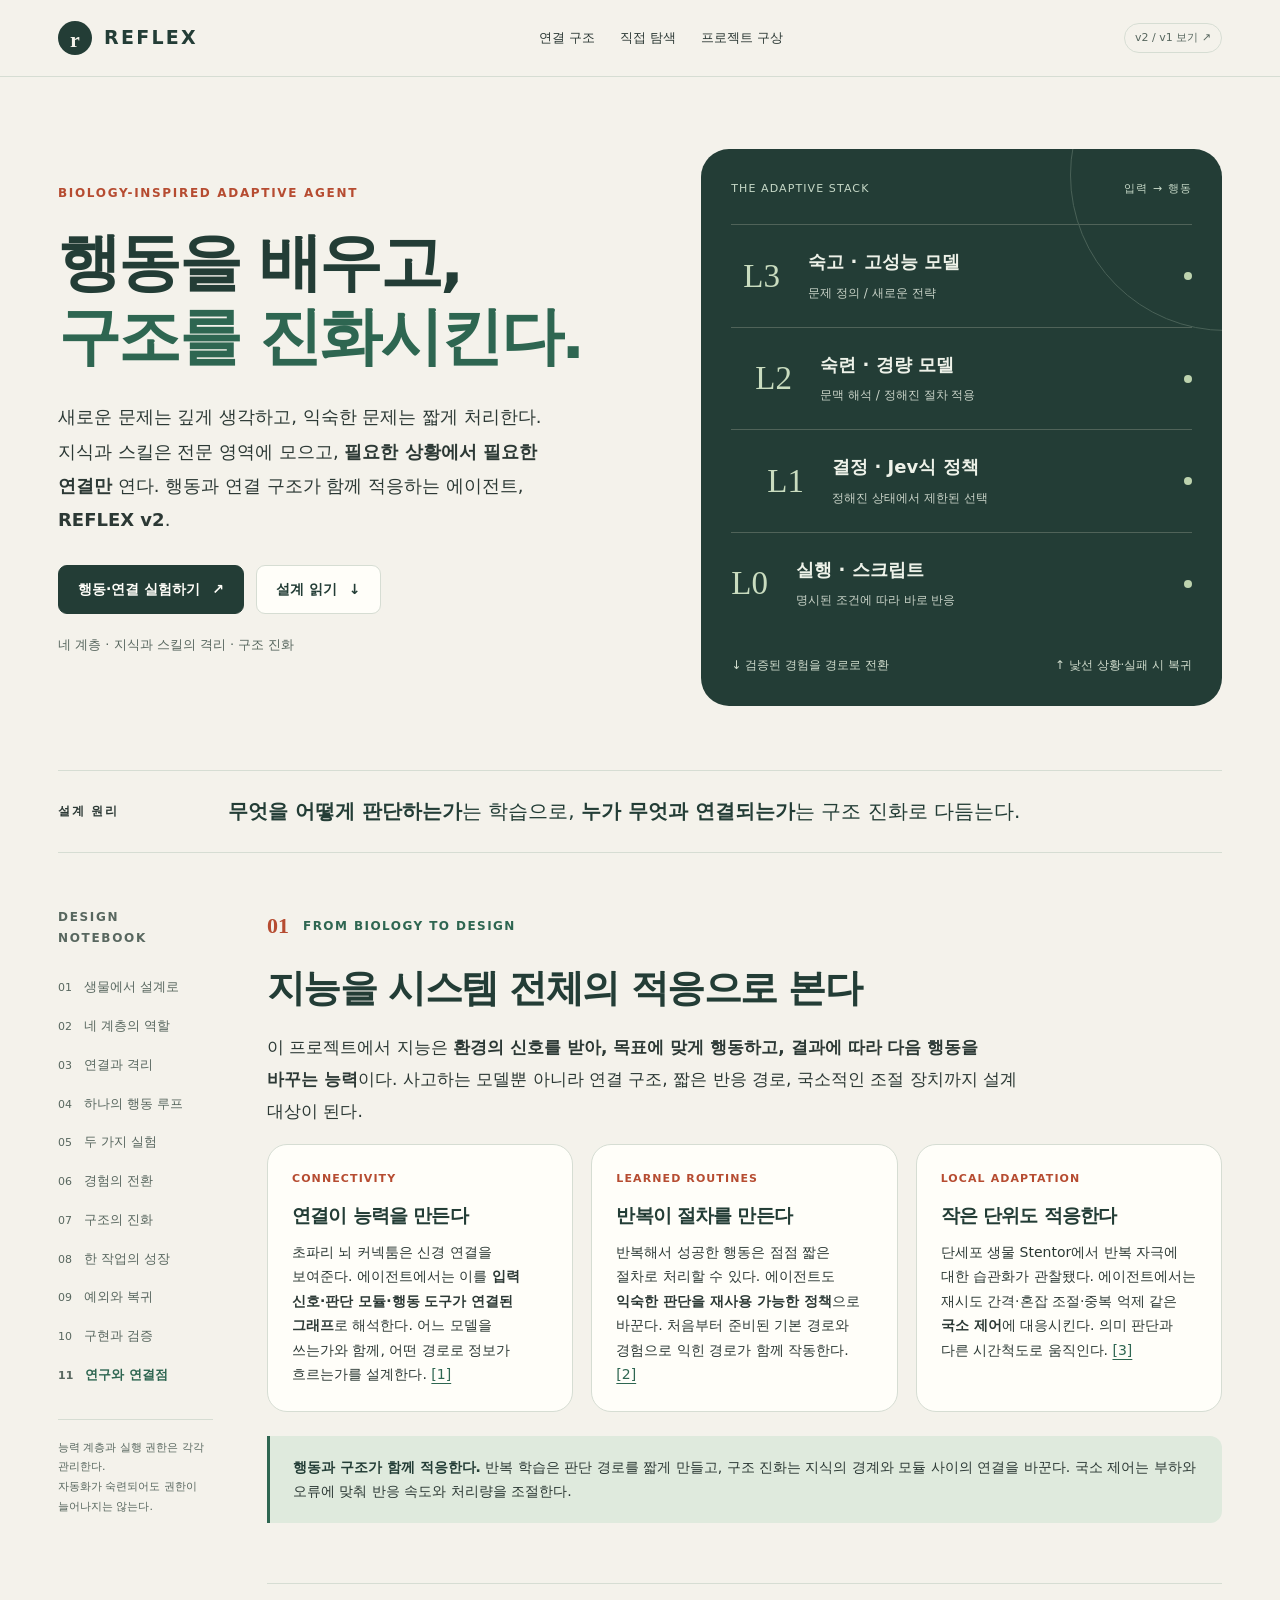
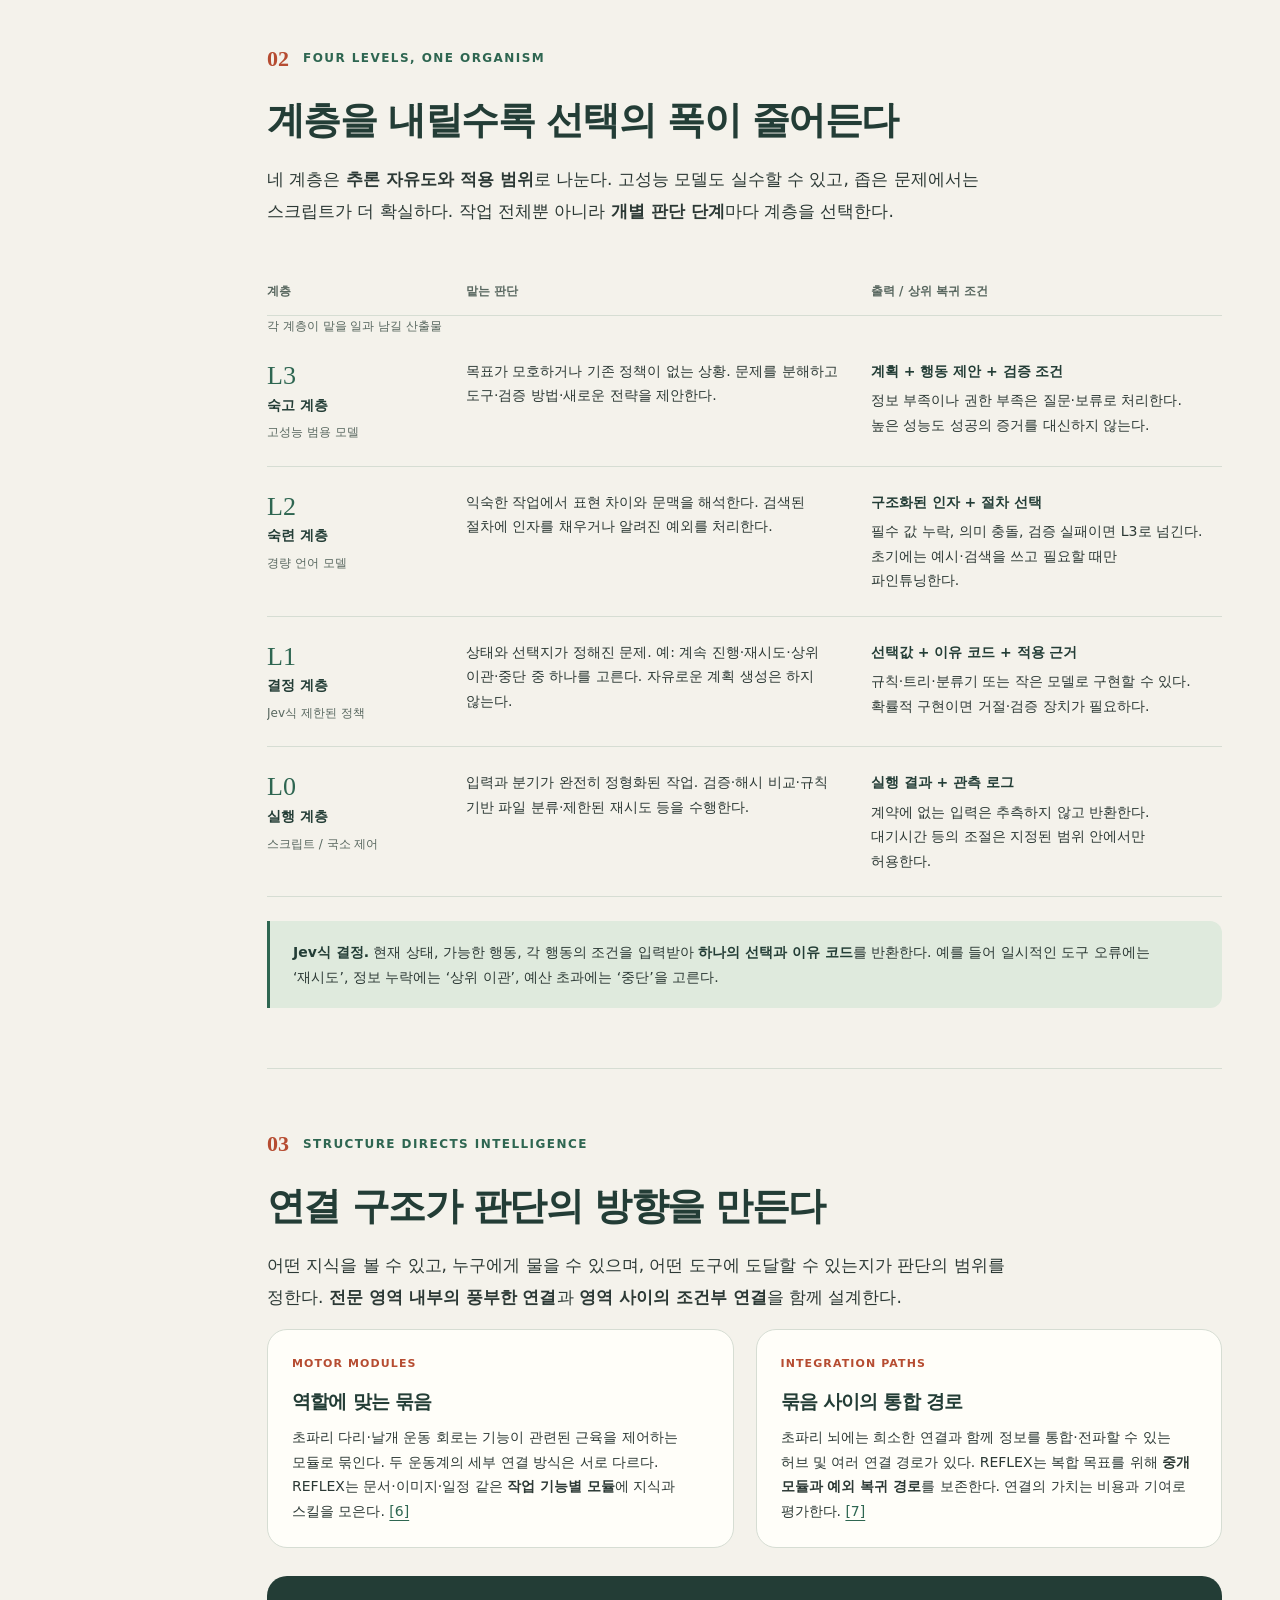
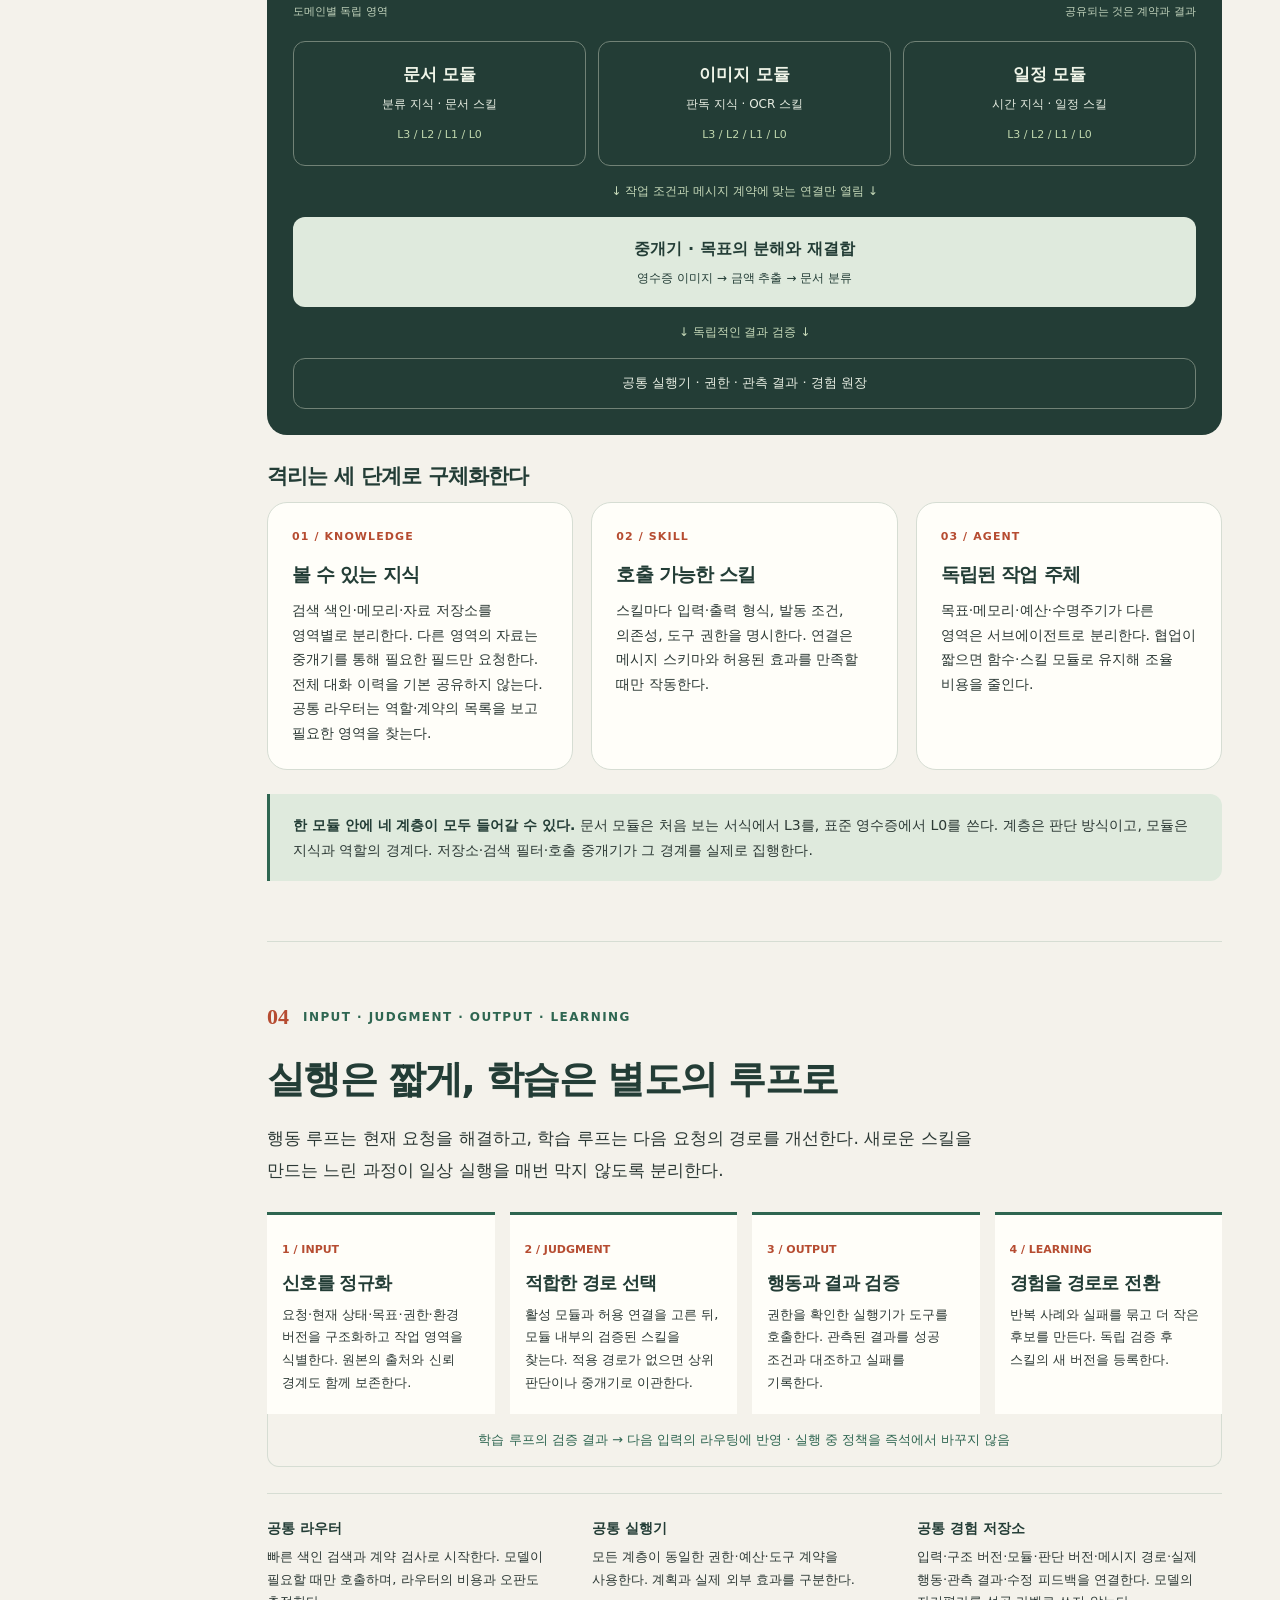
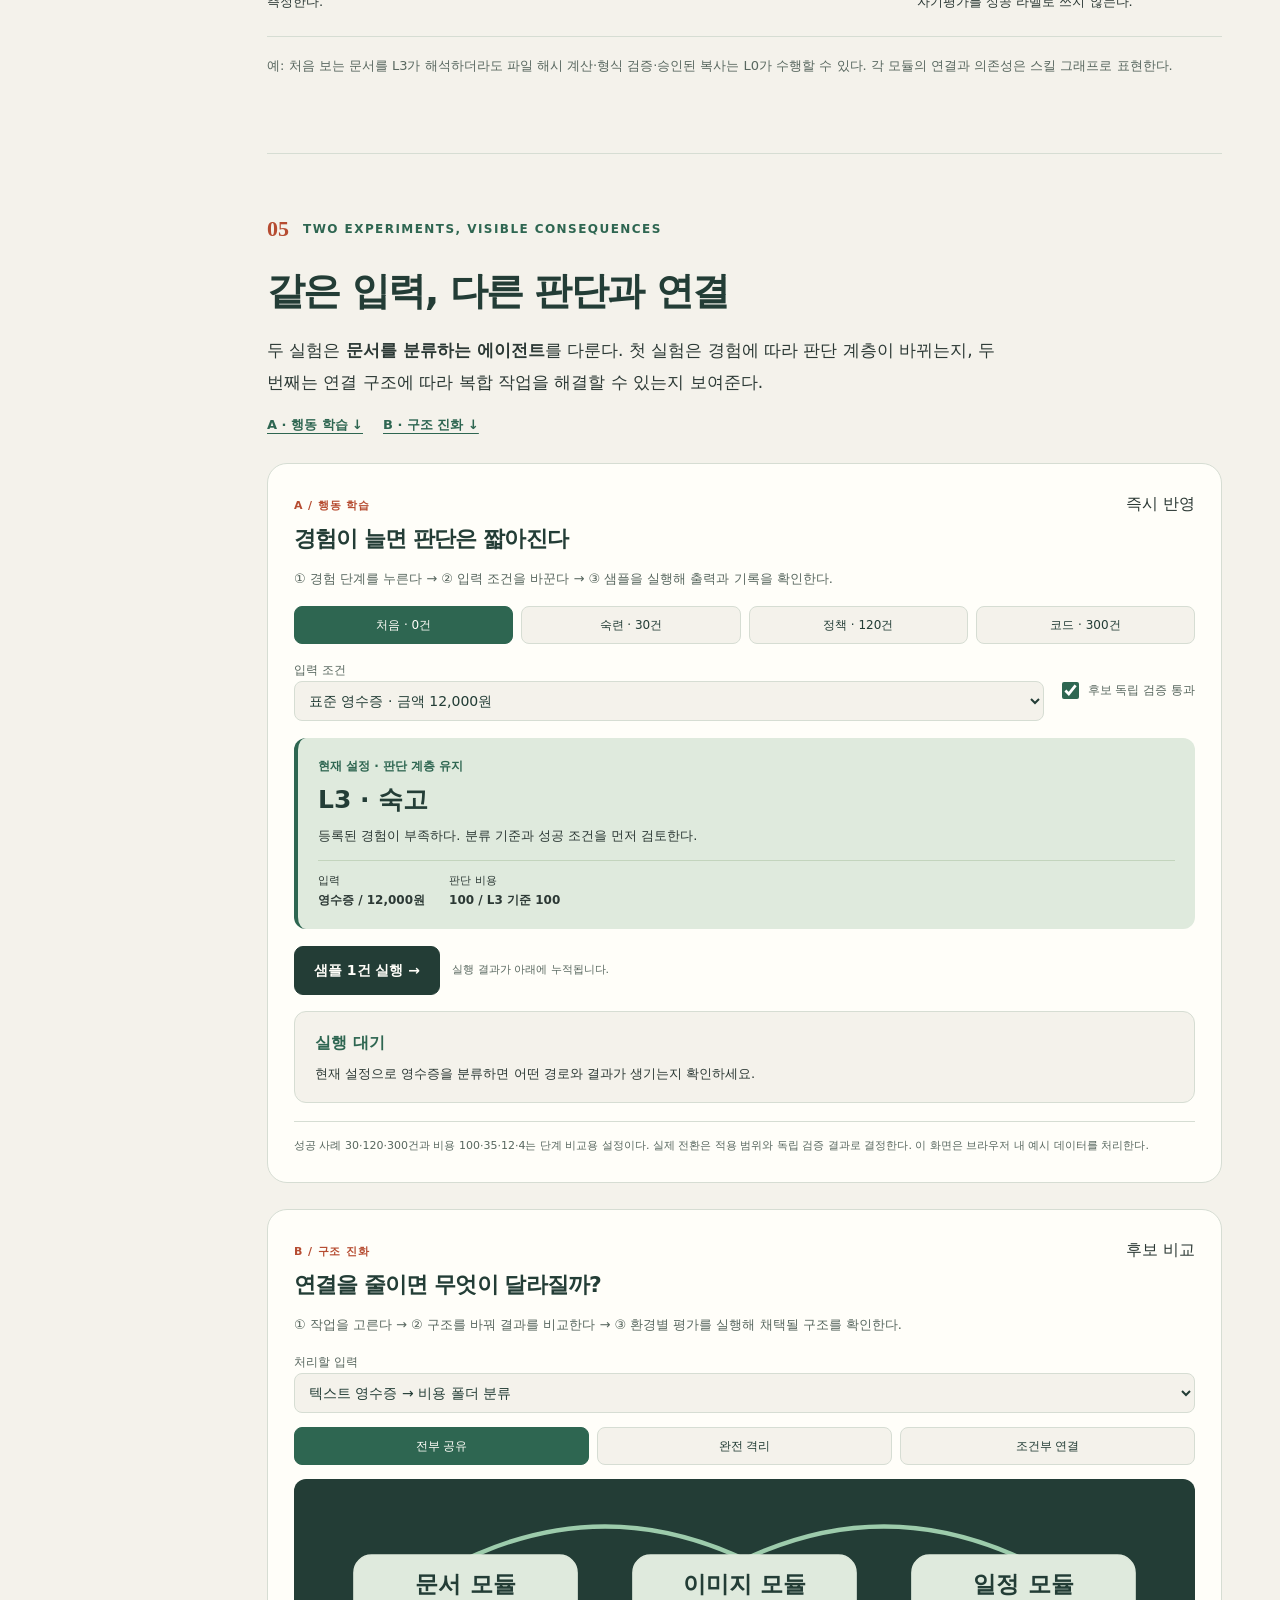
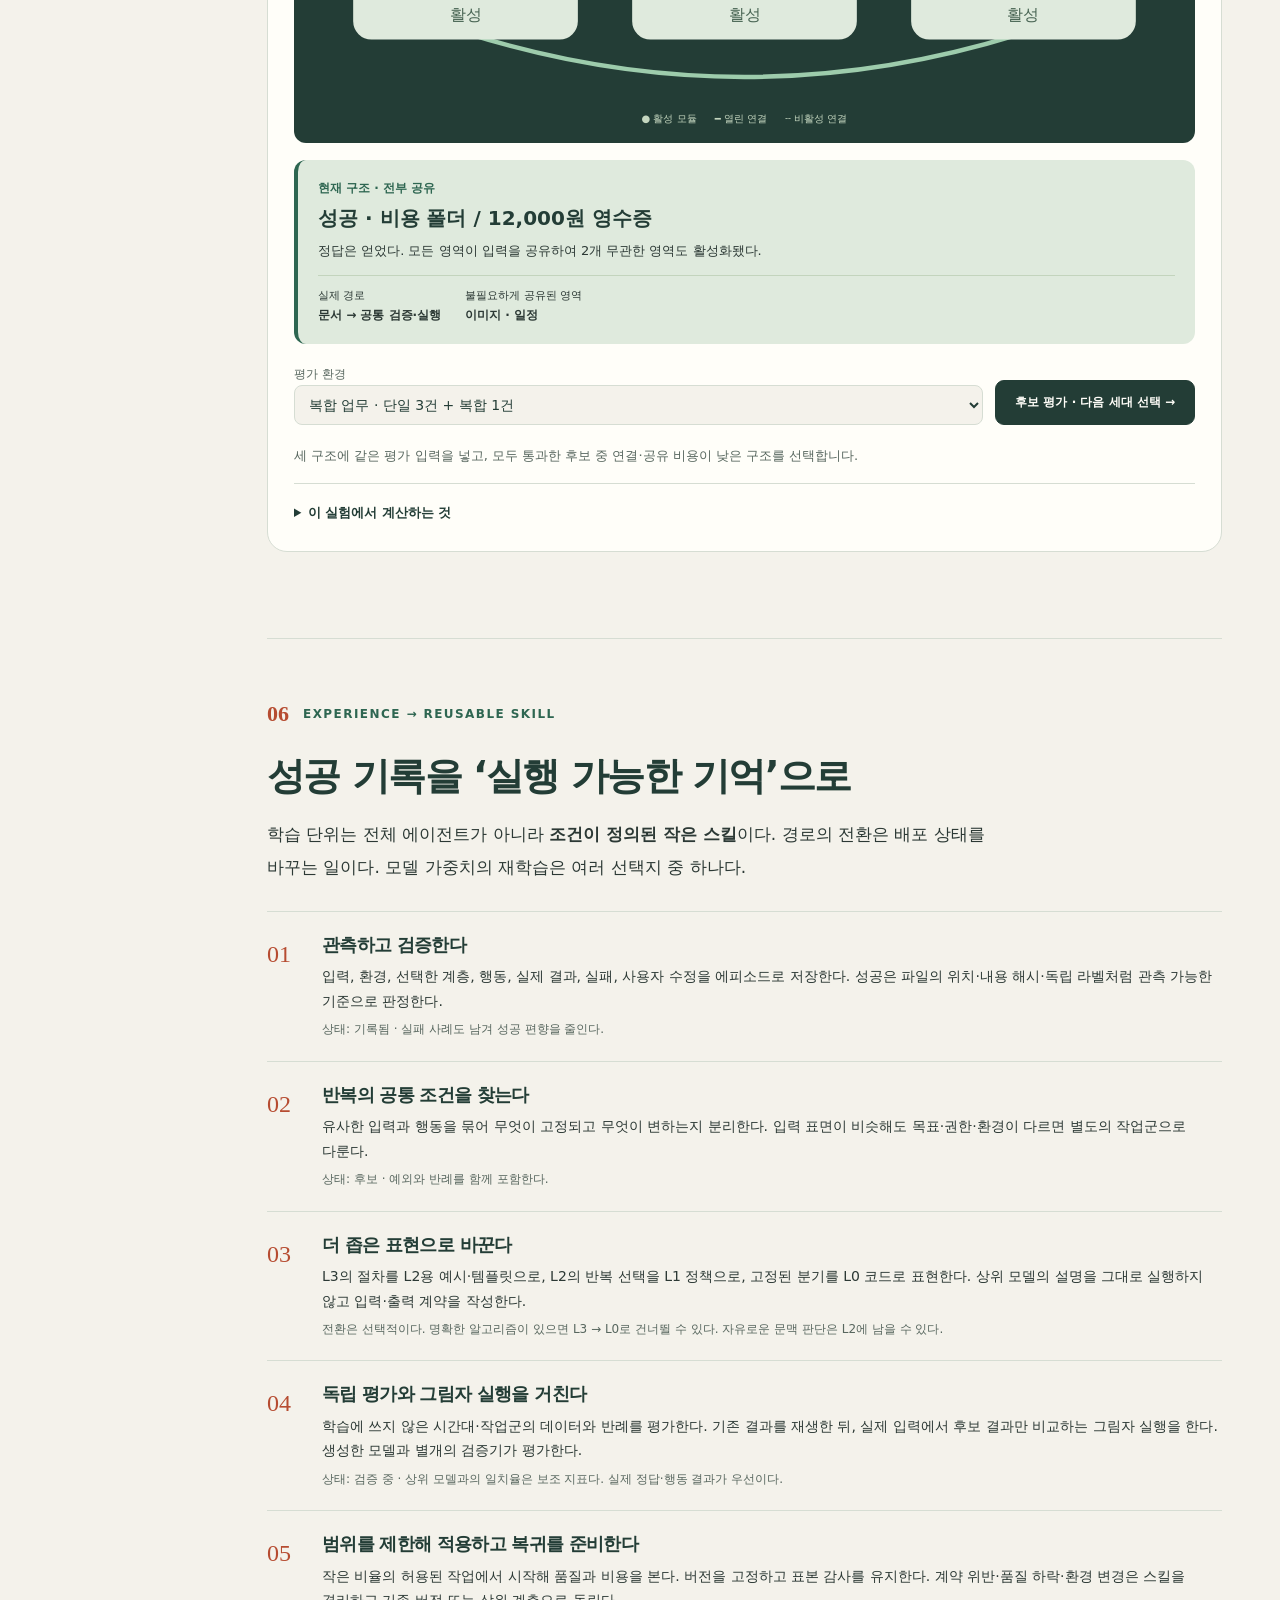
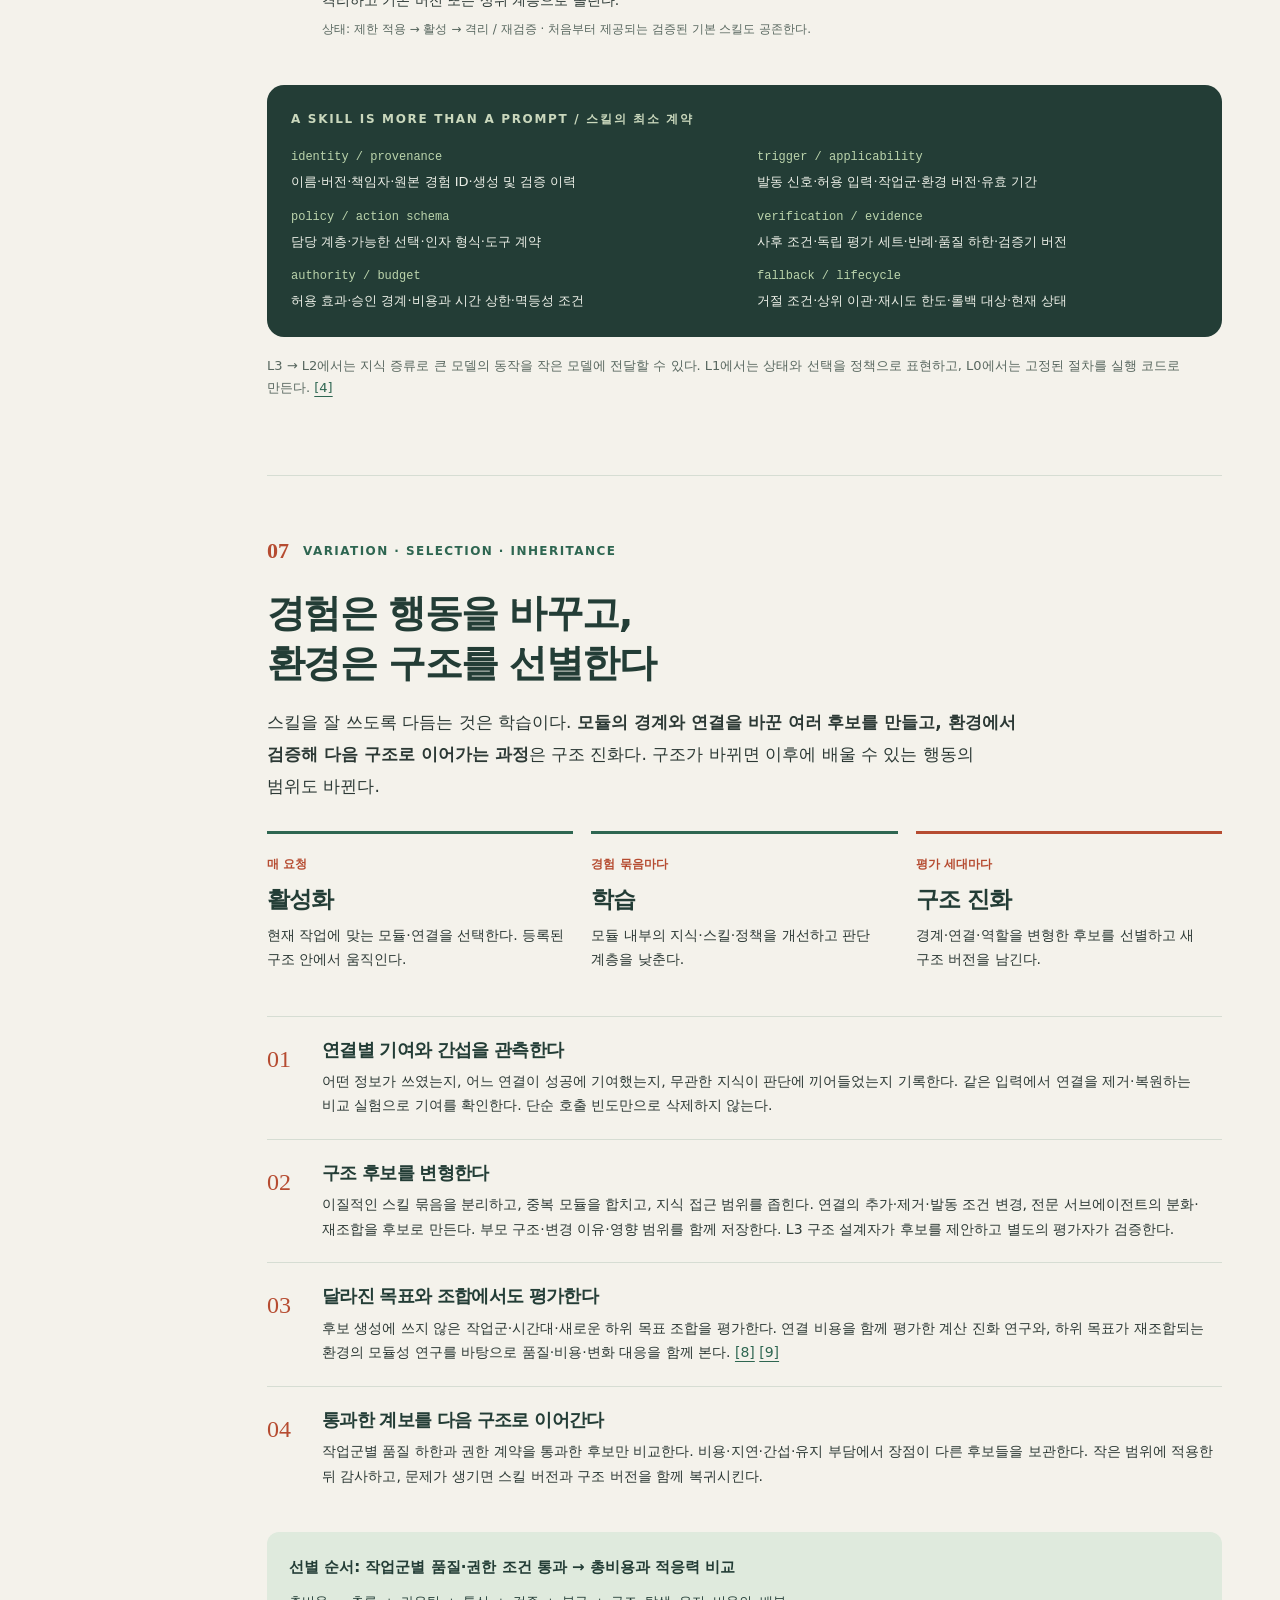
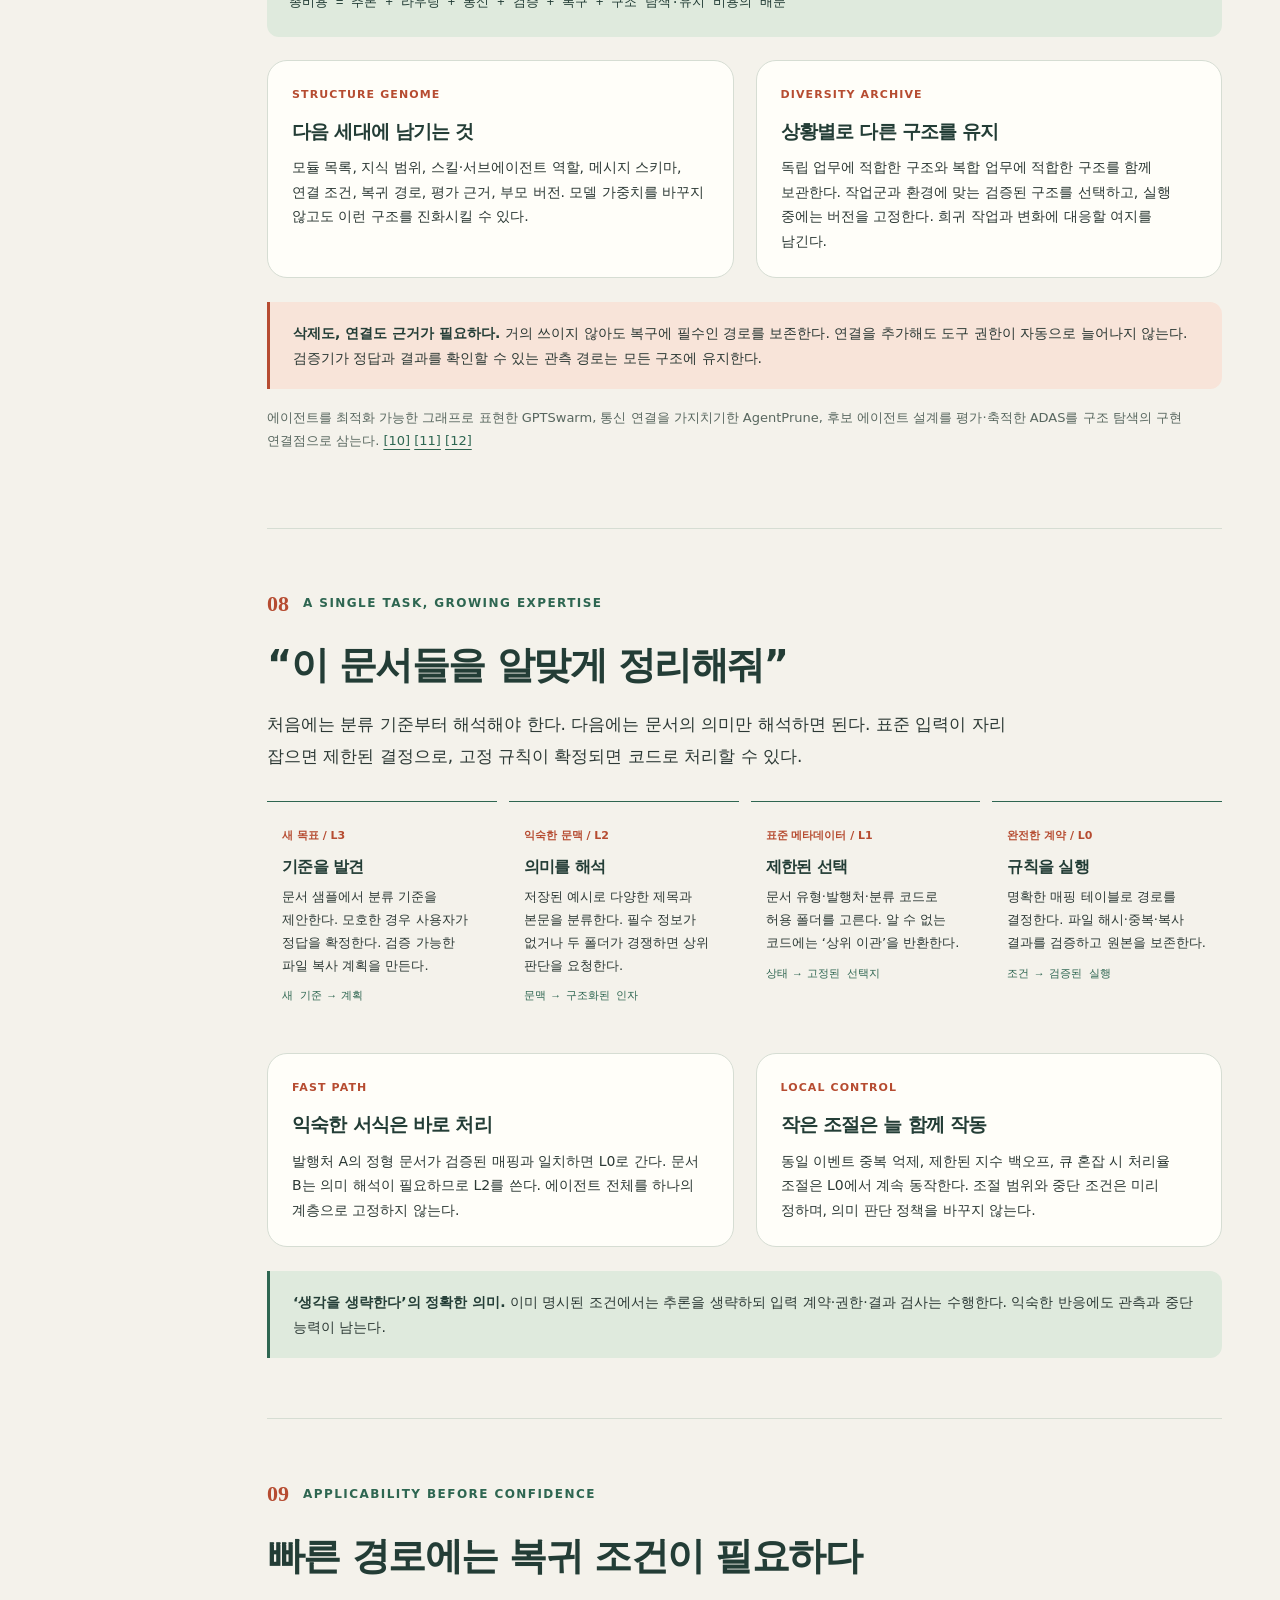
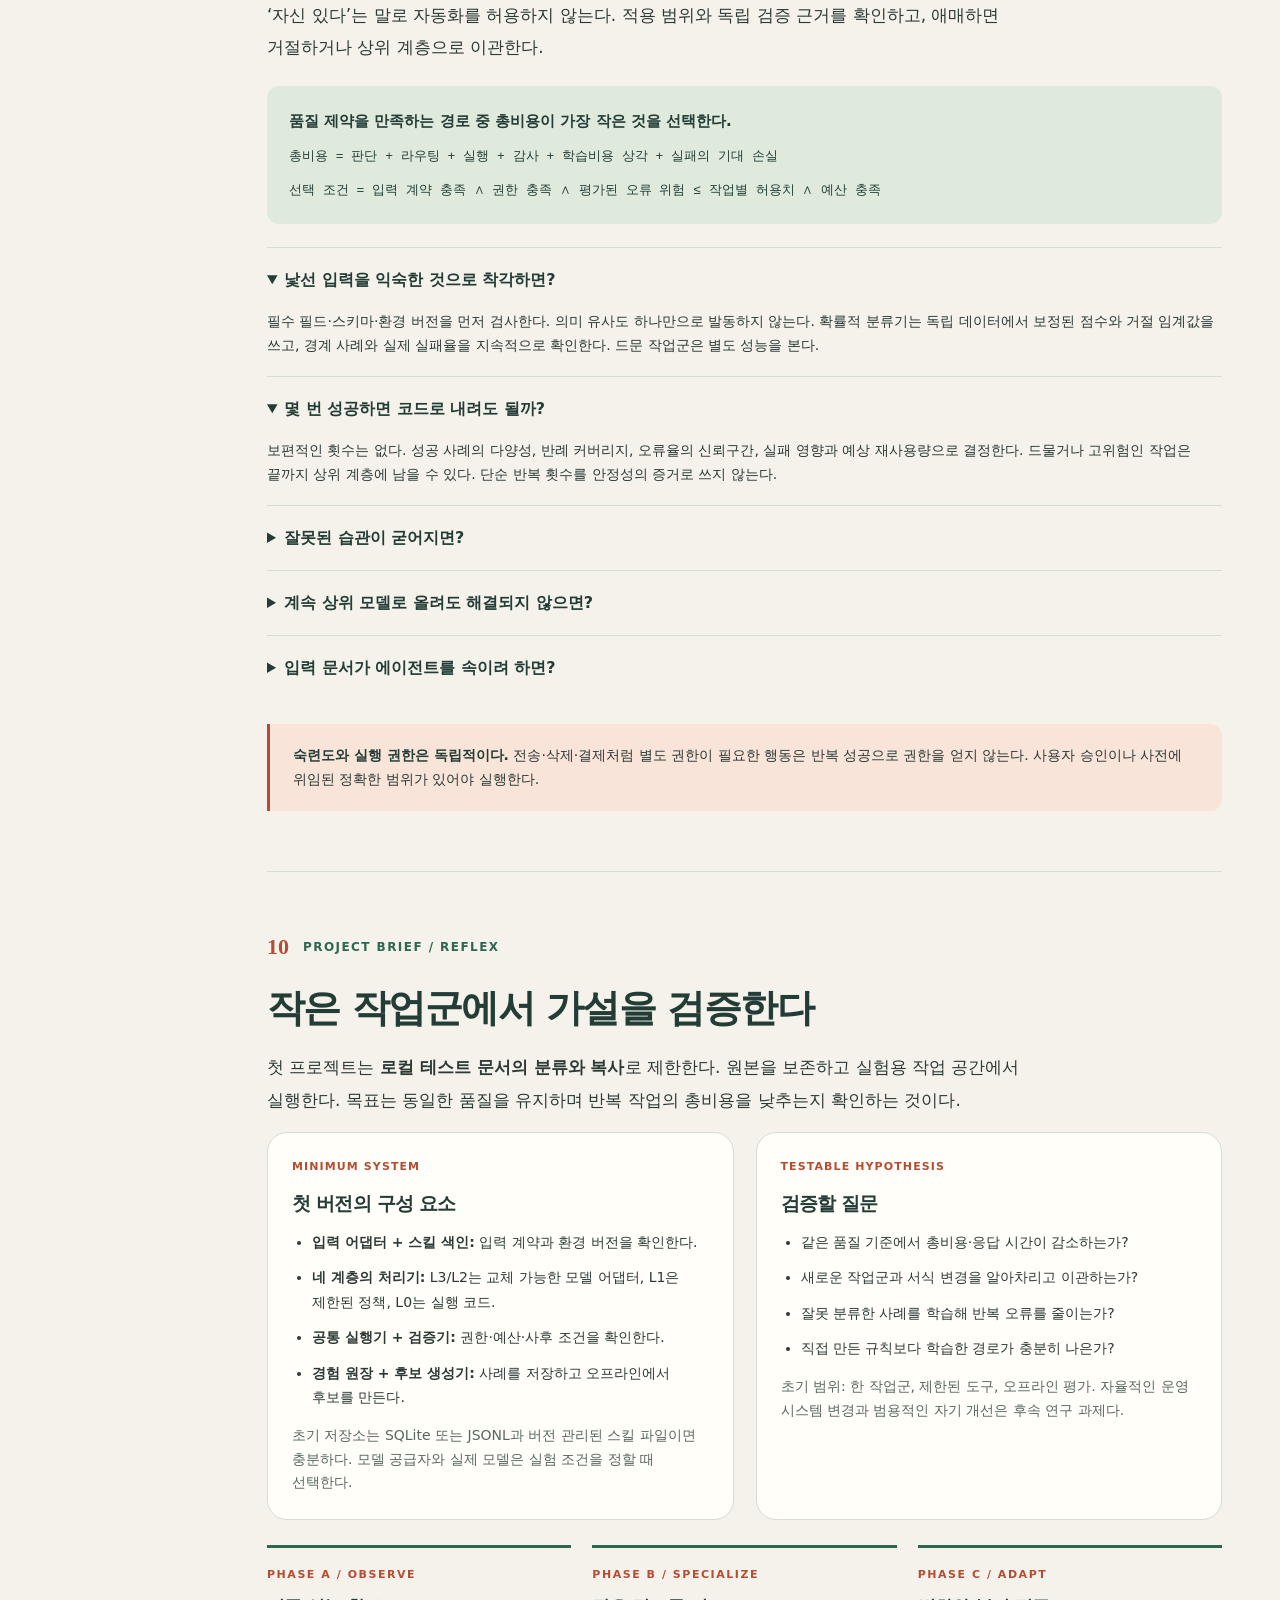
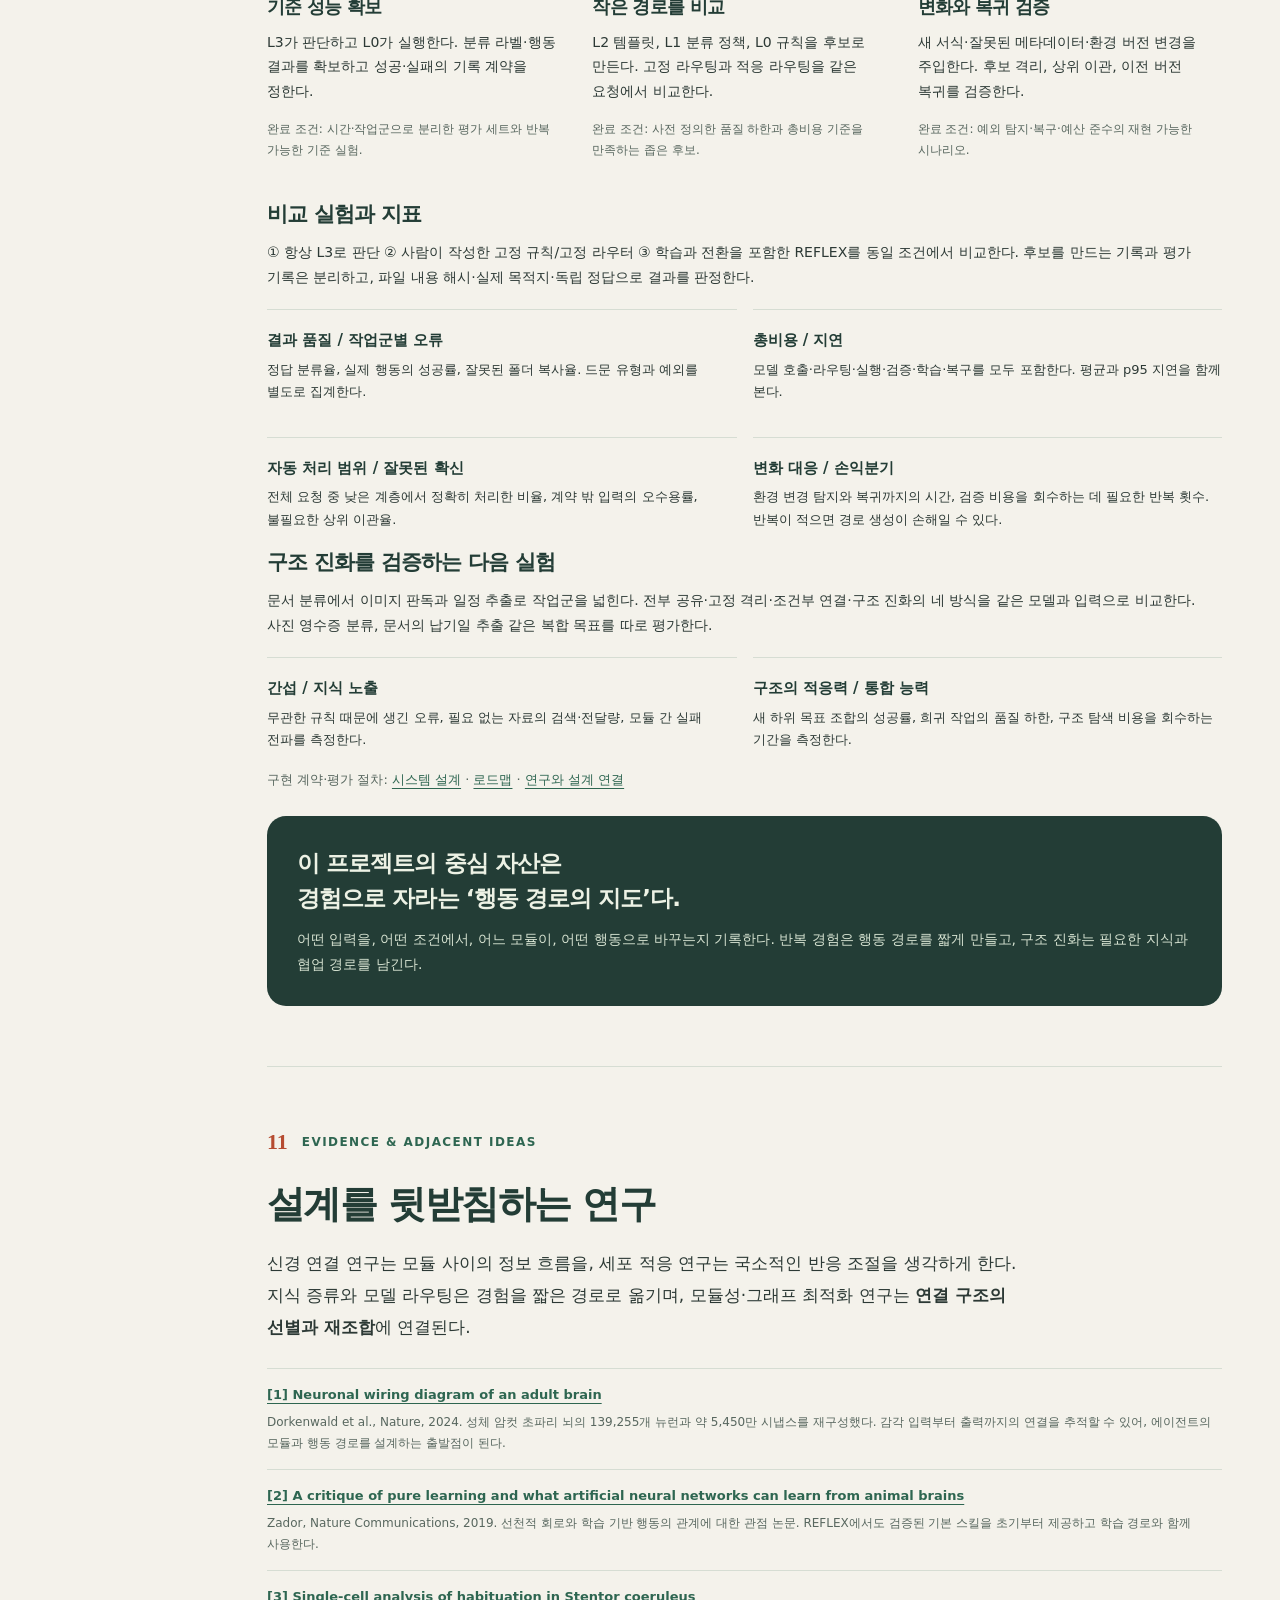
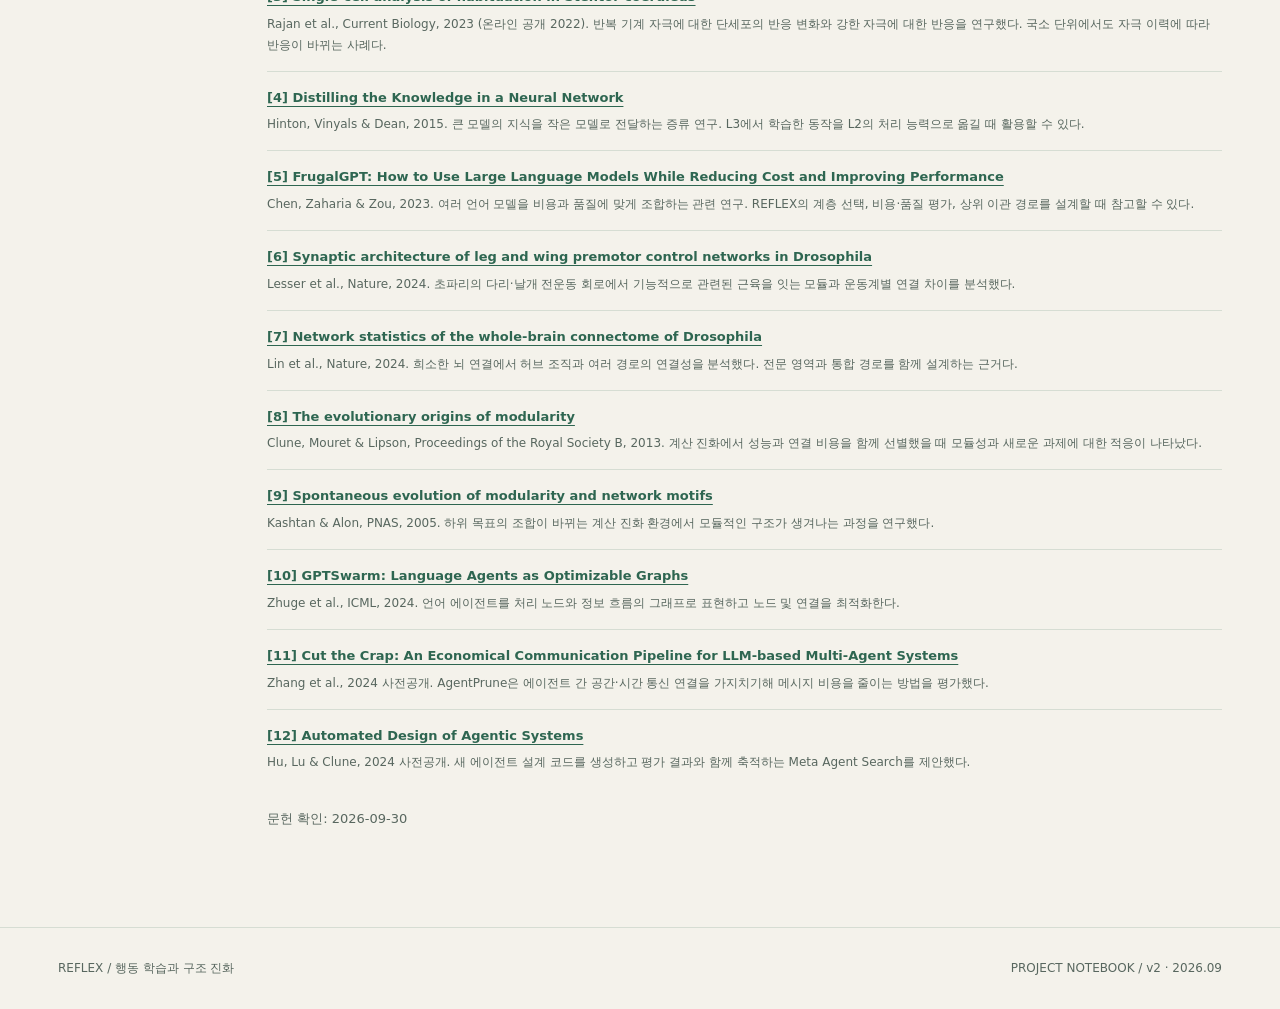
==== versions/v2/index.html @ e1067180 "Publish REFLEX v2 documentation and linked v1 assets" ====
<!doctype html>
<html lang="ko">
<head>
  <meta charset="utf-8">
  <meta name="viewport" content="width=device-width, initial-scale=1">
  <meta name="description" content="행동을 학습하고 지식·스킬의 연결 구조를 진화시키는 에이전트, REFLEX v2.">
  <title>REFLEX v2 — 행동을 배우고 구조를 진화시키다</title>
  <link rel="stylesheet" href="assets/styles.css">
</head>
<body>
  <a class="skip" href="#concept">본문으로 이동</a>
  <header class="topbar">
    <div class="wrap">
      <a class="brand" href="#top"><span class="brand-mark" aria-hidden="true">r</span>REFLEX</a>
      <nav class="toplinks" aria-label="주요 이동"><a href="#topology">연결 구조</a><a href="#demo">직접 탐색</a><a href="#build">프로젝트 구상</a></nav>
      <a class="version" href="../v1/index.html">v2 / v1 보기 ↗</a>
    </div>
  </header>
  <main id="top" class="wrap">
    <div class="hero">
      <div>
        <div class="eyebrow">Biology-inspired adaptive agent</div>
        <h1>행동을 배우고,<br><em>구조를 진화시킨다.</em></h1>
        <p class="intro">새로운 문제는 깊게 생각하고, 익숙한 문제는 짧게 처리한다. 지식과 스킬은 전문 영역에 모으고, <strong>필요한 상황에서 필요한 연결만</strong> 연다. 행동과 연결 구조가 함께 적응하는 에이전트, <strong>REFLEX v2</strong>.</p>
        <div class="hero-actions"><a class="btn primary" href="#demo">행동·연결 실험하기 <span aria-hidden="true">↗</span></a><a class="btn" href="#concept">설계 읽기 <span aria-hidden="true">↓</span></a></div>
        <p class="small">네 계층 · 지식과 스킬의 격리 · 구조 진화</p>
      </div>
      <div class="hero-figure" role="img" aria-label="네 계층: L3 숙고, L2 숙련, L1 제한된 결정, L0 결정론적 실행. 검증된 경험은 아래 계층으로 전환하고 예외는 위 계층으로 복귀한다.">
        <div class="figure-title"><span>THE ADAPTIVE STACK</span><span>입력 → 행동</span></div>
        <div class="stratum"><div class="level">L3</div><div><strong>숙고 · 고성능 모델</strong><span>문제 정의 / 새로운 전략</span></div><i class="dot" aria-hidden="true"></i></div>
        <div class="stratum"><div class="level">L2</div><div><strong>숙련 · 경량 모델</strong><span>문맥 해석 / 정해진 절차 적용</span></div><i class="dot" aria-hidden="true"></i></div>
        <div class="stratum"><div class="level">L1</div><div><strong>결정 · Jev식 정책</strong><span>정해진 상태에서 제한된 선택</span></div><i class="dot" aria-hidden="true"></i></div>
        <div class="stratum"><div class="level">L0</div><div><strong>실행 · 스크립트</strong><span>명시된 조건에 따라 바로 반응</span></div><i class="dot" aria-hidden="true"></i></div>
        <div class="figure-foot"><span>↓ 검증된 경험을 경로로 전환</span><span>↑ 낯선 상황·실패 시 복귀</span></div>
      </div>
    </div>
    <div class="thesis"><div class="eyebrow">설계 원리</div><p><strong>무엇을 어떻게 판단하는가</strong>는 학습으로, <strong>누가 무엇과 연결되는가</strong>는 구조 진화로 다듬는다.</p></div>
    <div class="doc-layout">
      <aside class="sidenav" aria-label="목차">
        <div class="eyebrow">Design notebook</div>
<a href="#concept"><span>01</span>생물에서 설계로</a><a href="#layers"><span>02</span>네 계층의 역할</a><a href="#topology"><span>03</span>연결과 격리</a><a href="#loop"><span>04</span>하나의 행동 루프</a><a href="#demo"><span>05</span>두 가지 실험</a><a href="#learning"><span>06</span>경험의 전환</a><a href="#evolution"><span>07</span>구조의 진화</a><a href="#example"><span>08</span>한 작업의 성장</a><a href="#limits"><span>09</span>예외와 복귀</a><a href="#build"><span>10</span>구현과 검증</a><a href="#sources"><span>11</span>연구와 연결점</a>
        <p class="side-note">능력 계층과 실행 권한은 각각 관리한다.<br>자동화가 숙련되어도 권한이 늘어나지는 않는다.</p>
      </aside>
      <div>
        <section id="concept" class="section">
          <div class="section-kicker"><span class="num">01</span>From biology to design</div>
          <h2>지능을 시스템 전체의 적응으로 본다</h2>
          <p class="lead">이 프로젝트에서 지능은 <strong>환경의 신호를 받아, 목표에 맞게 행동하고, 결과에 따라 다음 행동을 바꾸는 능력</strong>이다. 사고하는 모델뿐 아니라 연결 구조, 짧은 반응 경로, 국소적인 조절 장치까지 설계 대상이 된다.</p>
          <div class="grid-3">
            <article class="card"><span class="tag">CONNECTIVITY</span><h3>연결이 능력을 만든다</h3><p>초파리 뇌 커넥툼은 신경 연결을 보여준다. 에이전트에서는 이를 <strong>입력 신호·판단 모듈·행동 도구가 연결된 그래프</strong>로 해석한다. 어느 모델을 쓰는가와 함께, 어떤 경로로 정보가 흐르는가를 설계한다. <a href="#ref-fly" aria-label="초파리 커넥툼 출처">[1]</a></p></article>
            <article class="card"><span class="tag">LEARNED ROUTINES</span><h3>반복이 절차를 만든다</h3><p>반복해서 성공한 행동은 점점 짧은 절차로 처리할 수 있다. 에이전트도 <strong>익숙한 판단을 재사용 가능한 정책</strong>으로 바꾼다. 처음부터 준비된 기본 경로와 경험으로 익힌 경로가 함께 작동한다. <a href="#ref-innate">[2]</a></p></article>
            <article class="card"><span class="tag">LOCAL ADAPTATION</span><h3>작은 단위도 적응한다</h3><p>단세포 생물 Stentor에서 반복 자극에 대한 습관화가 관찰됐다. 에이전트에서는 재시도 간격·혼잡 조절·중복 억제 같은 <strong>국소 제어</strong>에 대응시킨다. 의미 판단과 다른 시간척도로 움직인다. <a href="#ref-cell">[3]</a></p></article>
          </div>
          <div class="callout"><p><strong>행동과 구조가 함께 적응한다.</strong> 반복 학습은 판단 경로를 짧게 만들고, 구조 진화는 지식의 경계와 모듈 사이의 연결을 바꾼다. 국소 제어는 부하와 오류에 맞춰 반응 속도와 처리량을 조절한다.</p></div>
        </section>
        <section id="layers" class="section">
          <div class="section-kicker"><span class="num">02</span>Four levels, one organism</div>
          <h2>계층을 내릴수록 선택의 폭이 줄어든다</h2>
          <p class="lead">네 계층은 <strong>추론 자유도와 적용 범위</strong>로 나눈다. 고성능 모델도 실수할 수 있고, 좁은 문제에서는 스크립트가 더 확실하다. 작업 전체뿐 아니라 <strong>개별 판단 단계</strong>마다 계층을 선택한다.</p>
          <div class="table-wrap"><table class="layer-table">
            <caption class="small" style="text-align:left">각 계층이 맡을 일과 남길 산출물</caption>
            <thead><tr><th scope="col">계층</th><th scope="col">맡는 판단</th><th scope="col">출력 / 상위 복귀 조건</th></tr></thead>
            <tbody>
              <tr><td><span class="layer-label">L3</span><strong>숙고 계층</strong><span class="small">고성능 범용 모델</span></td><td>목표가 모호하거나 기존 정책이 없는 상황. 문제를 분해하고 도구·검증 방법·새로운 전략을 제안한다.</td><td><strong>계획 + 행동 제안 + 검증 조건</strong>정보 부족이나 권한 부족은 질문·보류로 처리한다. 높은 성능도 성공의 증거를 대신하지 않는다.</td></tr>
              <tr><td><span class="layer-label">L2</span><strong>숙련 계층</strong><span class="small">경량 언어 모델</span></td><td>익숙한 작업에서 표현 차이와 문맥을 해석한다. 검색된 절차에 인자를 채우거나 알려진 예외를 처리한다.</td><td><strong>구조화된 인자 + 절차 선택</strong>필수 값 누락, 의미 충돌, 검증 실패이면 L3로 넘긴다. 초기에는 예시·검색을 쓰고 필요할 때만 파인튜닝한다.</td></tr>
              <tr><td><span class="layer-label">L1</span><strong>결정 계층</strong><span class="small">Jev식 제한된 정책</span></td><td>상태와 선택지가 정해진 문제. 예: 계속 진행·재시도·상위 이관·중단 중 하나를 고른다. 자유로운 계획 생성은 하지 않는다.</td><td><strong>선택값 + 이유 코드 + 적용 근거</strong>규칙·트리·분류기 또는 작은 모델로 구현할 수 있다. 확률적 구현이면 거절·검증 장치가 필요하다.</td></tr>
              <tr><td><span class="layer-label">L0</span><strong>실행 계층</strong><span class="small">스크립트 / 국소 제어</span></td><td>입력과 분기가 완전히 정형화된 작업. 검증·해시 비교·규칙 기반 파일 분류·제한된 재시도 등을 수행한다.</td><td><strong>실행 결과 + 관측 로그</strong>계약에 없는 입력은 추측하지 않고 반환한다. 대기시간 등의 조절은 지정된 범위 안에서만 허용한다.</td></tr>
            </tbody>
          </table></div>
          <div class="callout"><p><strong>Jev식 결정.</strong> 현재 상태, 가능한 행동, 각 행동의 조건을 입력받아 <strong>하나의 선택과 이유 코드</strong>를 반환한다. 예를 들어 일시적인 도구 오류에는 ‘재시도’, 정보 누락에는 ‘상위 이관’, 예산 초과에는 ‘중단’을 고른다.</p></div>
        </section>
        <section id="topology" class="section">
          <div class="section-kicker"><span class="num">03</span>Structure directs intelligence</div>
          <h2>연결 구조가 판단의 방향을 만든다</h2>
          <p class="lead">어떤 지식을 볼 수 있고, 누구에게 물을 수 있으며, 어떤 도구에 도달할 수 있는지가 판단의 범위를 정한다. <strong>전문 영역 내부의 풍부한 연결</strong>과 <strong>영역 사이의 조건부 연결</strong>을 함께 설계한다.</p>
          <div class="grid-2">
            <article class="card"><span class="tag">MOTOR MODULES</span><h3>역할에 맞는 묶음</h3><p>초파리 다리·날개 운동 회로는 기능이 관련된 근육을 제어하는 모듈로 묶인다. 두 운동계의 세부 연결 방식은 서로 다르다. REFLEX는 문서·이미지·일정 같은 <strong>작업 기능별 모듈</strong>에 지식과 스킬을 모은다. <a href="#ref-motor">[6]</a></p></article>
            <article class="card"><span class="tag">INTEGRATION PATHS</span><h3>묶음 사이의 통합 경로</h3><p>초파리 뇌에는 희소한 연결과 함께 정보를 통합·전파할 수 있는 허브 및 여러 연결 경로가 있다. REFLEX는 복합 목표를 위해 <strong>중개 모듈과 예외 복귀 경로</strong>를 보존한다. 연결의 가치는 비용과 기여로 평가한다. <a href="#ref-network">[7]</a></p></article>
          </div>
          <div class="module-map" aria-label="작업별 독립 모듈이 조건부 중개기를 통해 협력하고 공통 검증 실행기로 결과를 낸다">
            <div class="map-head"><span>도메인별 독립 영역</span><span>공유되는 것은 계약과 결과</span></div>
            <div class="module-row">
              <article><b>문서 모듈</b><p>분류 지식 · 문서 스킬</p><small>L3 / L2 / L1 / L0</small></article>
              <article><b>이미지 모듈</b><p>판독 지식 · OCR 스킬</p><small>L3 / L2 / L1 / L0</small></article>
              <article><b>일정 모듈</b><p>시간 지식 · 일정 스킬</p><small>L3 / L2 / L1 / L0</small></article>
            </div>
            <div class="map-bridge">↓ 작업 조건과 메시지 계약에 맞는 연결만 열림 ↓</div>
            <div class="map-hub"><b>중개기 · 목표의 분해와 재결합</b><span>영수증 이미지 → 금액 추출 → 문서 분류</span></div>
            <div class="map-bridge">↓ 독립적인 결과 검증 ↓</div>
            <div class="map-end">공통 실행기 · 권한 · 관측 결과 · 경험 원장</div>
          </div>
          <h3>격리는 세 단계로 구체화한다</h3>
          <div class="grid-3">
            <article class="card"><span class="tag">01 / KNOWLEDGE</span><h3>볼 수 있는 지식</h3><p>검색 색인·메모리·자료 저장소를 영역별로 분리한다. 다른 영역의 자료는 중개기를 통해 필요한 필드만 요청한다. 전체 대화 이력을 기본 공유하지 않는다. 공통 라우터는 역할·계약의 목록을 보고 필요한 영역을 찾는다.</p></article>
            <article class="card"><span class="tag">02 / SKILL</span><h3>호출 가능한 스킬</h3><p>스킬마다 입력·출력 형식, 발동 조건, 의존성, 도구 권한을 명시한다. 연결은 메시지 스키마와 허용된 효과를 만족할 때만 작동한다.</p></article>
            <article class="card"><span class="tag">03 / AGENT</span><h3>독립된 작업 주체</h3><p>목표·메모리·예산·수명주기가 다른 영역은 서브에이전트로 분리한다. 협업이 짧으면 함수·스킬 모듈로 유지해 조율 비용을 줄인다.</p></article>
          </div>
          <div class="callout"><p><strong>한 모듈 안에 네 계층이 모두 들어갈 수 있다.</strong> 문서 모듈은 처음 보는 서식에서 L3를, 표준 영수증에서 L0를 쓴다. 계층은 판단 방식이고, 모듈은 지식과 역할의 경계다. 저장소·검색 필터·호출 중개기가 그 경계를 실제로 집행한다.</p></div>
        </section>
        <section id="loop" class="section">
          <div class="section-kicker"><span class="num">04</span>Input · judgment · output · learning</div>
          <h2>실행은 짧게, 학습은 별도의 루프로</h2>
          <p class="lead">행동 루프는 현재 요청을 해결하고, 학습 루프는 다음 요청의 경로를 개선한다. 새로운 스킬을 만드는 느린 과정이 일상 실행을 매번 막지 않도록 분리한다.</p>
          <div class="loop" aria-label="입력, 판단, 출력, 학습의 네 단계">
            <div class="loop-step"><span class="step-index">1 / INPUT</span><h3>신호를 정규화</h3><p>요청·현재 상태·목표·권한·환경 버전을 구조화하고 작업 영역을 식별한다. 원본의 출처와 신뢰 경계도 함께 보존한다.</p></div>
            <div class="loop-step"><span class="step-index">2 / JUDGMENT</span><h3>적합한 경로 선택</h3><p>활성 모듈과 허용 연결을 고른 뒤, 모듈 내부의 검증된 스킬을 찾는다. 적용 경로가 없으면 상위 판단이나 중개기로 이관한다.</p></div>
            <div class="loop-step"><span class="step-index">3 / OUTPUT</span><h3>행동과 결과 검증</h3><p>권한을 확인한 실행기가 도구를 호출한다. 관측된 결과를 성공 조건과 대조하고 실패를 기록한다.</p></div>
            <div class="loop-step"><span class="step-index">4 / LEARNING</span><h3>경험을 경로로 전환</h3><p>반복 사례와 실패를 묶고 더 작은 후보를 만든다. 독립 검증 후 스킬의 새 버전을 등록한다.</p></div>
          </div>
          <div class="loop-feedback">학습 루프의 검증 결과 → 다음 입력의 라우팅에 반영 · 실행 중 정책을 즉석에서 바꾸지 않음</div>
          <div class="route-strip">
            <div><strong>공통 라우터</strong><p>빠른 색인 검색과 계약 검사로 시작한다. 모델이 필요할 때만 호출하며, 라우터의 비용과 오판도 측정한다.</p></div>
            <div><strong>공통 실행기</strong><p>모든 계층이 동일한 권한·예산·도구 계약을 사용한다. 계획과 실제 외부 효과를 구분한다.</p></div>
            <div><strong>공통 경험 저장소</strong><p>입력·구조 버전·모듈·판단 버전·메시지 경로·실제 행동·관측 결과·수정 피드백을 연결한다. 모델의 자기평가를 성공 라벨로 쓰지 않는다.</p></div>
          </div>
          <p class="small" style="margin-top:18px">예: 처음 보는 문서를 L3가 해석하더라도 파일 해시 계산·형식 검증·승인된 복사는 L0가 수행할 수 있다. 각 모듈의 연결과 의존성은 스킬 그래프로 표현한다.</p>
        </section>
        <section id="demo" class="section">
          <div class="section-kicker"><span class="num">05</span>Two experiments, visible consequences</div>
          <h2>같은 입력, 다른 판단과 연결</h2>
          <p class="lead">두 실험은 <strong>문서를 분류하는 에이전트</strong>를 다룬다. 첫 실험은 경험에 따라 판단 계층이 바뀌는지, 두 번째는 연결 구조에 따라 복합 작업을 해결할 수 있는지 보여준다.</p>
          <nav class="lab-jumps" aria-label="실험 선택"><a href="#behavior-lab">A · 행동 학습 ↓</a><a href="#structure-lab">B · 구조 진화 ↓</a></nav>
          <div class="lab" id="behavior-lab">
            <div class="lab-header"><div><span class="tag">A / 행동 학습</span><h3>경험이 늘면 판단은 짧아진다</h3></div><span class="badge">즉시 반영</span></div>
            <p class="lab-help">① 경험 단계를 누른다 → ② 입력 조건을 바꾼다 → ③ 샘플을 실행해 출력과 기록을 확인한다.</p>
            <div class="presets" aria-label="경험 단계 선택"><button type="button" data-count="0" aria-pressed="true">처음 · 0건</button><button type="button" data-count="30" aria-pressed="false">숙련 · 30건</button><button type="button" data-count="120" aria-pressed="false">정책 · 120건</button><button type="button" data-count="300" aria-pressed="false">코드 · 300건</button></div>
            <div class="lab-inputs"><label for="task-condition">입력 조건<select id="task-condition"><option value="standard">표준 영수증 · 금액 12,000원</option><option value="novel">처음 보는 외국어 서식</option><option value="drift">영수증 서식 v1 → v2 변경</option><option value="sensitive">분류 후 외부 주소로 전송 요청</option></select></label><label class="compact-check"><input id="validated" type="checkbox" checked>후보 독립 검증 통과</label></div>
            <div class="live-result" role="status" aria-live="polite" aria-atomic="true"><span id="behavior-delta">현재 설정</span><strong id="selected-title">L3 · 숙고</strong><p id="selected-desc"></p><div class="mini-stats"><span>입력 <b id="sample-input">영수증 / 12,000원</b></span><span>판단 비용 <b id="cost-value">100</b></span></div></div>
            <div class="run-row"><button id="run-sample" type="button" class="btn primary">샘플 1건 실행 →</button><span class="small">실행 결과가 아래에 누적됩니다.</span></div>
            <div class="run-output" id="run-output" aria-live="polite"><b>실행 대기</b><p>현재 설정으로 영수증을 분류하면 어떤 경로와 결과가 생기는지 확인하세요.</p></div>
            <ol class="run-history" id="run-history" aria-label="샘플 처리 기록"></ol>
            <p class="lab-foot">성공 사례 30·120·300건과 비용 100·35·12·4는 단계 비교용 설정이다. 실제 전환은 적용 범위와 독립 검증 결과로 결정한다. 이 화면은 브라우저 내 예시 데이터를 처리한다.</p>
          </div>
          <div class="lab" id="structure-lab">
            <div class="lab-header"><div><span class="tag">B / 구조 진화</span><h3>연결을 줄이면 무엇이 달라질까?</h3></div><span class="badge">후보 비교</span></div>
            <p class="lab-help">① 작업을 고른다 → ② 구조를 바꿔 결과를 비교한다 → ③ 환경별 평가를 실행해 채택될 구조를 확인한다.</p>
            <label class="select-label" for="graph-task">처리할 입력<select id="graph-task"><option value="document">텍스트 영수증 → 비용 폴더 분류</option><option value="image">영수증 사진 → 금액 추출</option><option value="schedule">회의 요청 → 시간 추출</option><option value="combined">영수증 사진 → 금액 추출 + 비용 폴더 분류</option></select></label>
            <div class="presets structures" aria-label="연결 구조 선택"><button type="button" data-structure="dense" aria-pressed="true">전부 공유</button><button type="button" data-structure="isolated" aria-pressed="false">완전 격리</button><button type="button" data-structure="bridge" aria-pressed="false">조건부 연결</button></div>
            <div class="graph-stage"><svg id="agent-graph" viewBox="0 0 600 150" role="img" aria-labelledby="graph-title"><title id="graph-title">모듈 연결 구조</title><g id="graph-edges"></g><g id="graph-nodes"></g></svg><div id="mobile-graph" class="mobile-graph" aria-hidden="true"></div><p id="mobile-links" class="mobile-links" aria-hidden="true"></p><div class="graph-key"><span>● 활성 모듈</span><span>━ 열린 연결</span><span>┄ 비활성 연결</span></div></div>
            <div class="live-result graph-result" role="status" aria-live="polite" aria-atomic="true"><span id="graph-delta">현재 구조</span><strong id="graph-status"></strong><p id="graph-reason"></p><div class="mini-stats"><span>실제 경로 <b id="graph-path"></b></span><span>불필요하게 공유된 영역 <b id="graph-exposure"></b></span></div></div>
            <div class="evolve-bar"><label for="eval-environment">평가 환경<select id="eval-environment"><option value="mixed">복합 업무 · 단일 3건 + 복합 1건</option><option value="local">독립 업무 · 단일 3건</option></select></label><button type="button" class="btn primary" id="evaluate-graphs">후보 평가 · 다음 세대 선택 →</button></div>
            <div id="evolution-result" aria-live="polite"><p class="small">세 구조에 같은 평가 입력을 넣고, 모두 통과한 후보 중 연결·공유 비용이 낮은 구조를 선택합니다.</p></div>
            <details class="detail lab-details"><summary>이 실험에서 계산하는 것</summary><p>문서·이미지·일정 모듈의 3개 단일 작업과 이미지→문서가 필요한 복합 작업을 고정된 정답과 비교한다. 공유 비용은 작업에 불필요한 활성 영역 수의 합, 연결 수는 저장된 모듈 간 연결의 수다. 세 후보를 모두 재평가하며 통과율 100%를 만족하는 후보 중 두 값의 합이 가장 작은 구조를 채택한다. 공통 실행·검증 경로는 모든 후보에 유지한다. 실제 모델의 추론 성능·토큰 비용을 예측하는 수치는 아니다.</p></details>
          </div>
        </section>
        <section id="learning" class="section">
          <div class="section-kicker"><span class="num">06</span>Experience → reusable skill</div>
          <h2>성공 기록을 ‘실행 가능한 기억’으로</h2>
          <p class="lead">학습 단위는 전체 에이전트가 아니라 <strong>조건이 정의된 작은 스킬</strong>이다. 경로의 전환은 배포 상태를 바꾸는 일이다. 모델 가중치의 재학습은 여러 선택지 중 하나다.</p>
          <div class="process">
            <div class="phase"><div><h3>관측하고 검증한다</h3><p>입력, 환경, 선택한 계층, 행동, 실제 결과, 실패, 사용자 수정을 에피소드로 저장한다. 성공은 파일의 위치·내용 해시·독립 라벨처럼 관측 가능한 기준으로 판정한다.</p><p class="small">상태: 기록됨 · 실패 사례도 남겨 성공 편향을 줄인다.</p></div></div>
            <div class="phase"><div><h3>반복의 공통 조건을 찾는다</h3><p>유사한 입력과 행동을 묶어 무엇이 고정되고 무엇이 변하는지 분리한다. 입력 표면이 비슷해도 목표·권한·환경이 다르면 별도의 작업군으로 다룬다.</p><p class="small">상태: 후보 · 예외와 반례를 함께 포함한다.</p></div></div>
            <div class="phase"><div><h3>더 좁은 표현으로 바꾼다</h3><p>L3의 절차를 L2용 예시·템플릿으로, L2의 반복 선택을 L1 정책으로, 고정된 분기를 L0 코드로 표현한다. 상위 모델의 설명을 그대로 실행하지 않고 입력·출력 계약을 작성한다.</p><p class="small">전환은 선택적이다. 명확한 알고리즘이 있으면 L3 → L0로 건너뛸 수 있다. 자유로운 문맥 판단은 L2에 남을 수 있다.</p></div></div>
            <div class="phase"><div><h3>독립 평가와 그림자 실행을 거친다</h3><p>학습에 쓰지 않은 시간대·작업군의 데이터와 반례를 평가한다. 기존 결과를 재생한 뒤, 실제 입력에서 후보 결과만 비교하는 그림자 실행을 한다. 생성한 모델과 별개의 검증기가 평가한다.</p><p class="small">상태: 검증 중 · 상위 모델과의 일치율은 보조 지표다. 실제 정답·행동 결과가 우선이다.</p></div></div>
            <div class="phase"><div><h3>범위를 제한해 적용하고 복귀를 준비한다</h3><p>작은 비율의 허용된 작업에서 시작해 품질과 비용을 본다. 버전을 고정하고 표본 감사를 유지한다. 계약 위반·품질 하락·환경 변경은 스킬을 격리하고 기존 버전 또는 상위 계층으로 돌린다.</p><p class="small">상태: 제한 적용 → 활성 → 격리 / 재검증 · 처음부터 제공되는 검증된 기본 스킬도 공존한다.</p></div></div>
          </div>
          <div class="skill">
            <div class="eyebrow">A skill is more than a prompt / 스킬의 최소 계약</div>
            <div class="skill-grid">
              <div class="skill-item"><span>identity / provenance</span><p>이름·버전·책임자·원본 경험 ID·생성 및 검증 이력</p></div>
              <div class="skill-item"><span>trigger / applicability</span><p>발동 신호·허용 입력·작업군·환경 버전·유효 기간</p></div>
              <div class="skill-item"><span>policy / action schema</span><p>담당 계층·가능한 선택·인자 형식·도구 계약</p></div>
              <div class="skill-item"><span>verification / evidence</span><p>사후 조건·독립 평가 세트·반례·품질 하한·검증기 버전</p></div>
              <div class="skill-item"><span>authority / budget</span><p>허용 효과·승인 경계·비용과 시간 상한·멱등성 조건</p></div>
              <div class="skill-item"><span>fallback / lifecycle</span><p>거절 조건·상위 이관·재시도 한도·롤백 대상·현재 상태</p></div>
            </div>
          </div>
          <p class="small" style="margin-top:18px">L3 → L2에서는 지식 증류로 큰 모델의 동작을 작은 모델에 전달할 수 있다. L1에서는 상태와 선택을 정책으로 표현하고, L0에서는 고정된 절차를 실행 코드로 만든다. <a href="#ref-distill">[4]</a></p>
        </section>
        <section id="evolution" class="section">
          <div class="section-kicker"><span class="num">07</span>Variation · selection · inheritance</div>
          <h2>경험은 행동을 바꾸고,<br>환경은 구조를 선별한다</h2>
          <p class="lead">스킬을 잘 쓰도록 다듬는 것은 학습이다. <strong>모듈의 경계와 연결을 바꾼 여러 후보를 만들고, 환경에서 검증해 다음 구조로 이어가는 과정</strong>은 구조 진화다. 구조가 바뀌면 이후에 배울 수 있는 행동의 범위도 바뀐다.</p>
          <div class="timescales">
            <article><span>매 요청</span><h3>활성화</h3><p>현재 작업에 맞는 모듈·연결을 선택한다. 등록된 구조 안에서 움직인다.</p></article>
            <article><span>경험 묶음마다</span><h3>학습</h3><p>모듈 내부의 지식·스킬·정책을 개선하고 판단 계층을 낮춘다.</p></article>
            <article><span>평가 세대마다</span><h3>구조 진화</h3><p>경계·연결·역할을 변형한 후보를 선별하고 새 구조 버전을 남긴다.</p></article>
          </div>
          <div class="process">
            <div class="phase"><div><h3>연결별 기여와 간섭을 관측한다</h3><p>어떤 정보가 쓰였는지, 어느 연결이 성공에 기여했는지, 무관한 지식이 판단에 끼어들었는지 기록한다. 같은 입력에서 연결을 제거·복원하는 비교 실험으로 기여를 확인한다. 단순 호출 빈도만으로 삭제하지 않는다.</p></div></div>
            <div class="phase"><div><h3>구조 후보를 변형한다</h3><p>이질적인 스킬 묶음을 분리하고, 중복 모듈을 합치고, 지식 접근 범위를 좁힌다. 연결의 추가·제거·발동 조건 변경, 전문 서브에이전트의 분화·재조합을 후보로 만든다. 부모 구조·변경 이유·영향 범위를 함께 저장한다. L3 구조 설계자가 후보를 제안하고 별도의 평가자가 검증한다.</p></div></div>
            <div class="phase"><div><h3>달라진 목표와 조합에서도 평가한다</h3><p>후보 생성에 쓰지 않은 작업군·시간대·새로운 하위 목표 조합을 평가한다. 연결 비용을 함께 평가한 계산 진화 연구와, 하위 목표가 재조합되는 환경의 모듈성 연구를 바탕으로 품질·비용·변화 대응을 함께 본다. <a href="#ref-modularity">[8]</a> <a href="#ref-goals">[9]</a></p></div></div>
            <div class="phase"><div><h3>통과한 계보를 다음 구조로 이어간다</h3><p>작업군별 품질 하한과 권한 계약을 통과한 후보만 비교한다. 비용·지연·간섭·유지 부담에서 장점이 다른 후보들을 보관한다. 작은 범위에 적용한 뒤 감사하고, 문제가 생기면 스킬 버전과 구조 버전을 함께 복귀시킨다.</p></div></div>
          </div>
          <div class="formula"><strong>선별 순서: 작업군별 품질·권한 조건 통과 → 총비용과 적응력 비교</strong><code>총비용 = 추론 + 라우팅 + 통신 + 검증 + 복구 + 구조 탐색·유지 비용의 배분</code></div>
          <div class="grid-2"><article class="card"><span class="tag">STRUCTURE GENOME</span><h3>다음 세대에 남기는 것</h3><p>모듈 목록, 지식 범위, 스킬·서브에이전트 역할, 메시지 스키마, 연결 조건, 복귀 경로, 평가 근거, 부모 버전. 모델 가중치를 바꾸지 않고도 이런 구조를 진화시킬 수 있다.</p></article><article class="card"><span class="tag">DIVERSITY ARCHIVE</span><h3>상황별로 다른 구조를 유지</h3><p>독립 업무에 적합한 구조와 복합 업무에 적합한 구조를 함께 보관한다. 작업군과 환경에 맞는 검증된 구조를 선택하고, 실행 중에는 버전을 고정한다. 희귀 작업과 변화에 대응할 여지를 남긴다.</p></article></div>
          <div class="callout warm"><p><strong>삭제도, 연결도 근거가 필요하다.</strong> 거의 쓰이지 않아도 복구에 필수인 경로를 보존한다. 연결을 추가해도 도구 권한이 자동으로 늘어나지 않는다. 검증기가 정답과 결과를 확인할 수 있는 관측 경로는 모든 구조에 유지한다.</p></div>
          <p class="small" style="margin-top:18px">에이전트를 최적화 가능한 그래프로 표현한 GPTSwarm, 통신 연결을 가지치기한 AgentPrune, 후보 에이전트 설계를 평가·축적한 ADAS를 구조 탐색의 구현 연결점으로 삼는다. <a href="#ref-swarm">[10]</a> <a href="#ref-prune">[11]</a> <a href="#ref-adas">[12]</a></p>
        </section>
        <section id="example" class="section">
          <div class="section-kicker"><span class="num">08</span>A single task, growing expertise</div>
          <h2>“이 문서들을 알맞게 정리해줘”</h2>
          <p class="lead">처음에는 분류 기준부터 해석해야 한다. 다음에는 문서의 의미만 해석하면 된다. 표준 입력이 자리 잡으면 제한된 결정으로, 고정 규칙이 확정되면 코드로 처리할 수 있다.</p>
          <div class="example-flow">
            <article class="example-stage"><b>새 목표 / L3</b><h3>기준을 발견</h3><p>문서 샘플에서 분류 기준을 제안한다. 모호한 경우 사용자가 정답을 확정한다. 검증 가능한 파일 복사 계획을 만든다.</p><code>새 기준 → 계획</code></article>
            <article class="example-stage"><b>익숙한 문맥 / L2</b><h3>의미를 해석</h3><p>저장된 예시로 다양한 제목과 본문을 분류한다. 필수 정보가 없거나 두 폴더가 경쟁하면 상위 판단을 요청한다.</p><code>문맥 → 구조화된 인자</code></article>
            <article class="example-stage"><b>표준 메타데이터 / L1</b><h3>제한된 선택</h3><p>문서 유형·발행처·분류 코드로 허용 폴더를 고른다. 알 수 없는 코드에는 ‘상위 이관’을 반환한다.</p><code>상태 → 고정된 선택지</code></article>
            <article class="example-stage"><b>완전한 계약 / L0</b><h3>규칙을 실행</h3><p>명확한 매핑 테이블로 경로를 결정한다. 파일 해시·중복·복사 결과를 검증하고 원본을 보존한다.</p><code>조건 → 검증된 실행</code></article>
          </div>
          <div class="grid-2">
            <article class="card"><span class="tag">FAST PATH</span><h3>익숙한 서식은 바로 처리</h3><p>발행처 A의 정형 문서가 검증된 매핑과 일치하면 L0로 간다. 문서 B는 의미 해석이 필요하므로 L2를 쓴다. 에이전트 전체를 하나의 계층으로 고정하지 않는다.</p></article>
            <article class="card"><span class="tag">LOCAL CONTROL</span><h3>작은 조절은 늘 함께 작동</h3><p>동일 이벤트 중복 억제, 제한된 지수 백오프, 큐 혼잡 시 처리율 조절은 L0에서 계속 동작한다. 조절 범위와 중단 조건은 미리 정하며, 의미 판단 정책을 바꾸지 않는다.</p></article>
          </div>
          <div class="callout"><p><strong>‘생각을 생략한다’의 정확한 의미.</strong> 이미 명시된 조건에서는 추론을 생략하되 입력 계약·권한·결과 검사는 수행한다. 익숙한 반응에도 관측과 중단 능력이 남는다.</p></div>
        </section>
        <section id="limits" class="section">
          <div class="section-kicker"><span class="num">09</span>Applicability before confidence</div>
          <h2>빠른 경로에는 복귀 조건이 필요하다</h2>
          <p class="lead">‘자신 있다’는 말로 자동화를 허용하지 않는다. 적용 범위와 독립 검증 근거를 확인하고, 애매하면 거절하거나 상위 계층으로 이관한다.</p>
          <div class="formula"><strong>품질 제약을 만족하는 경로 중 총비용이 가장 작은 것을 선택한다.</strong><code>총비용 = 판단 + 라우팅 + 실행 + 감사 + 학습비용 상각 + 실패의 기대 손실</code><code>선택 조건 = 입력 계약 충족 ∧ 권한 충족 ∧ 평가된 오류 위험 ≤ 작업별 허용치 ∧ 예산 충족</code></div>
          <div class="detail"><details open><summary>낯선 입력을 익숙한 것으로 착각하면?</summary><p>필수 필드·스키마·환경 버전을 먼저 검사한다. 의미 유사도 하나만으로 발동하지 않는다. 확률적 분류기는 독립 데이터에서 보정된 점수와 거절 임계값을 쓰고, 경계 사례와 실제 실패율을 지속적으로 확인한다. 드문 작업군은 별도 성능을 본다.</p></details></div>
          <div class="detail"><details open><summary>몇 번 성공하면 코드로 내려도 될까?</summary><p>보편적인 횟수는 없다. 성공 사례의 다양성, 반례 커버리지, 오류율의 신뢰구간, 실패 영향과 예상 재사용량으로 결정한다. 드물거나 고위험인 작업은 끝까지 상위 계층에 남을 수 있다. 단순 반복 횟수를 안정성의 증거로 쓰지 않는다.</p></details></div>
          <div class="detail"><details><summary>잘못된 습관이 굳어지면?</summary><p>표본 감사·환경 지문·계약 위반 신호로 변화를 탐지한다. 실패 스킬을 격리하고 관련 스킬의 의존성을 확인한다. 관측 오류와 판단 오류, 도구 오류를 구분해 수정하며, 이전 버전을 보존한 채 재검증한다.</p></details></div>
          <div class="detail"><details><summary>계속 상위 모델로 올려도 해결되지 않으면?</summary><p>에피소드당 호출·시간·재시도 예산을 둔다. 같은 실패의 반복은 자동 중단한다. 정보나 권한이 없으면 사용자에게 필요한 부분만 요청한다. 상위 계층도 실패할 수 있으므로 ‘가장 큰 모델까지 갔음’을 완료 판정으로 쓰지 않는다.</p></details></div>
          <div class="detail"><details><summary>입력 문서가 에이전트를 속이려 하면?</summary><p>문서의 내용은 데이터로 처리하고, 그 안의 지시로 도구 권한·정책·정답 라벨을 바꾸지 않는다. 학습 후보는 격리된 환경에서 검증한다. 외부 행동을 유발하는 후보는 실행 전에 공통 권한 검사를 통과해야 한다.</p></details></div>
          <div class="callout warm"><p><strong>숙련도와 실행 권한은 독립적이다.</strong> 전송·삭제·결제처럼 별도 권한이 필요한 행동은 반복 성공으로 권한을 얻지 않는다. 사용자 승인이나 사전에 위임된 정확한 범위가 있어야 실행한다.</p></div>
        </section>
        <section id="build" class="section">
          <div class="section-kicker"><span class="num">10</span>Project brief / REFLEX</div>
          <h2>작은 작업군에서 가설을 검증한다</h2>
          <p class="lead">첫 프로젝트는 <strong>로컬 테스트 문서의 분류와 복사</strong>로 제한한다. 원본을 보존하고 실험용 작업 공간에서 실행한다. 목표는 동일한 품질을 유지하며 반복 작업의 총비용을 낮추는지 확인하는 것이다.</p>
          <div class="grid-2">
            <article class="card"><span class="tag">MINIMUM SYSTEM</span><h3>첫 버전의 구성 요소</h3><ul class="plain-list"><li><strong>입력 어댑터 + 스킬 색인:</strong> 입력 계약과 환경 버전을 확인한다.</li><li><strong>네 계층의 처리기:</strong> L3/L2는 교체 가능한 모델 어댑터, L1은 제한된 정책, L0는 실행 코드.</li><li><strong>공통 실행기 + 검증기:</strong> 권한·예산·사후 조건을 확인한다.</li><li><strong>경험 원장 + 후보 생성기:</strong> 사례를 저장하고 오프라인에서 후보를 만든다.</li></ul><p class="small">초기 저장소는 SQLite 또는 JSONL과 버전 관리된 스킬 파일이면 충분하다. 모델 공급자와 실제 모델은 실험 조건을 정할 때 선택한다.</p></article>
            <article class="card"><span class="tag">TESTABLE HYPOTHESIS</span><h3>검증할 질문</h3><ul class="plain-list"><li>같은 품질 기준에서 총비용·응답 시간이 감소하는가?</li><li>새로운 작업군과 서식 변경을 알아차리고 이관하는가?</li><li>잘못 분류한 사례를 학습해 반복 오류를 줄이는가?</li><li>직접 만든 규칙보다 학습한 경로가 충분히 나은가?</li></ul><p class="small">초기 범위: 한 작업군, 제한된 도구, 오프라인 평가. 자율적인 운영 시스템 변경과 범용적인 자기 개선은 후속 연구 과제다.</p></article>
          </div>
          <div class="roadmap">
            <article class="milestone"><div class="eyebrow">Phase A / Observe</div><h3>기준 성능 확보</h3><p>L3가 판단하고 L0가 실행한다. 분류 라벨·행동 결과를 확보하고 성공·실패의 기록 계약을 정한다.</p><p class="small">완료 조건: 시간·작업군으로 분리한 평가 세트와 반복 가능한 기준 실험.</p></article>
            <article class="milestone"><div class="eyebrow">Phase B / Specialize</div><h3>작은 경로를 비교</h3><p>L2 템플릿, L1 분류 정책, L0 규칙을 후보로 만든다. 고정 라우팅과 적응 라우팅을 같은 요청에서 비교한다.</p><p class="small">완료 조건: 사전 정의한 품질 하한과 총비용 기준을 만족하는 좁은 후보.</p></article>
            <article class="milestone"><div class="eyebrow">Phase C / Adapt</div><h3>변화와 복귀 검증</h3><p>새 서식·잘못된 메타데이터·환경 버전 변경을 주입한다. 후보 격리, 상위 이관, 이전 버전 복귀를 검증한다.</p><p class="small">완료 조건: 예외 탐지·복구·예산 준수의 재현 가능한 시나리오.</p></article>
          </div>
          <h3>비교 실험과 지표</h3>
          <p style="font-size:14px">① 항상 L3로 판단 ② 사람이 작성한 고정 규칙/고정 라우터 ③ 학습과 전환을 포함한 REFLEX를 동일 조건에서 비교한다. 후보를 만드는 기록과 평가 기록은 분리하고, 파일 내용 해시·실제 목적지·독립 정답으로 결과를 판정한다.</p>
          <div class="metrics">
            <div class="metric"><strong>결과 품질 / 작업군별 오류</strong><p>정답 분류율, 실제 행동의 성공률, 잘못된 폴더 복사율. 드문 유형과 예외를 별도로 집계한다.</p></div>
            <div class="metric"><strong>총비용 / 지연</strong><p>모델 호출·라우팅·실행·검증·학습·복구를 모두 포함한다. 평균과 p95 지연을 함께 본다.</p></div>
            <div class="metric"><strong>자동 처리 범위 / 잘못된 확신</strong><p>전체 요청 중 낮은 계층에서 정확히 처리한 비율, 계약 밖 입력의 오수용률, 불필요한 상위 이관율.</p></div>
            <div class="metric"><strong>변화 대응 / 손익분기</strong><p>환경 변경 탐지와 복귀까지의 시간, 검증 비용을 회수하는 데 필요한 반복 횟수. 반복이 적으면 경로 생성이 손해일 수 있다.</p></div>
          </div>
          <h3>구조 진화를 검증하는 다음 실험</h3>
          <p style="font-size:14px">문서 분류에서 이미지 판독과 일정 추출로 작업군을 넓힌다. 전부 공유·고정 격리·조건부 연결·구조 진화의 네 방식을 같은 모델과 입력으로 비교한다. 사진 영수증 분류, 문서의 납기일 추출 같은 복합 목표를 따로 평가한다.</p>
          <div class="metrics"><div class="metric"><strong>간섭 / 지식 노출</strong><p>무관한 규칙 때문에 생긴 오류, 필요 없는 자료의 검색·전달량, 모듈 간 실패 전파를 측정한다.</p></div><div class="metric"><strong>구조의 적응력 / 통합 능력</strong><p>새 하위 목표 조합의 성공률, 희귀 작업의 품질 하한, 구조 탐색 비용을 회수하는 기간을 측정한다.</p></div></div>
          <p class="small">구현 계약·평가 절차: <a href="docs/architecture.md">시스템 설계</a> · <a href="docs/roadmap.md">로드맵</a> · <a href="docs/research.md">연구와 설계 연결</a></p>
          <div class="endnote"><h3>이 프로젝트의 중심 자산은<br>경험으로 자라는 ‘행동 경로의 지도’다.</h3><p>어떤 입력을, 어떤 조건에서, 어느 모듈이, 어떤 행동으로 바꾸는지 기록한다. 반복 경험은 행동 경로를 짧게 만들고, 구조 진화는 필요한 지식과 협업 경로를 남긴다.</p></div>
        </section>
        <section id="sources" class="section">
          <div class="section-kicker"><span class="num">11</span>Evidence & adjacent ideas</div>
          <h2>설계를 뒷받침하는 연구</h2>
          <p class="lead">신경 연결 연구는 모듈 사이의 정보 흐름을, 세포 적응 연구는 국소적인 반응 조절을 생각하게 한다. 지식 증류와 모델 라우팅은 경험을 짧은 경로로 옮기며, 모듈성·그래프 최적화 연구는 <strong>연결 구조의 선별과 재조합</strong>에 연결된다.</p>
          <ol class="source-list">
            <li id="ref-fly"><a href="https://www.nature.com/articles/s41586-024-07558-y" target="_blank" rel="noopener noreferrer">[1] Neuronal wiring diagram of an adult brain</a><p>Dorkenwald et al., Nature, 2024. 성체 암컷 초파리 뇌의 139,255개 뉴런과 약 5,450만 시냅스를 재구성했다. 감각 입력부터 출력까지의 연결을 추적할 수 있어, 에이전트의 모듈과 행동 경로를 설계하는 출발점이 된다.</p></li>
            <li id="ref-innate"><a href="https://www.nature.com/articles/s41467-019-11786-6" target="_blank" rel="noopener noreferrer">[2] A critique of pure learning and what artificial neural networks can learn from animal brains</a><p>Zador, Nature Communications, 2019. 선천적 회로와 학습 기반 행동의 관계에 대한 관점 논문. REFLEX에서도 검증된 기본 스킬을 초기부터 제공하고 학습 경로와 함께 사용한다.</p></li>
            <li id="ref-cell"><a href="https://pmc.ncbi.nlm.nih.gov/articles/PMC9877177/" target="_blank" rel="noopener noreferrer">[3] Single-cell analysis of habituation in Stentor coeruleus</a><p>Rajan et al., Current Biology, 2023 (온라인 공개 2022). 반복 기계 자극에 대한 단세포의 반응 변화와 강한 자극에 대한 반응을 연구했다. 국소 단위에서도 자극 이력에 따라 반응이 바뀌는 사례다.</p></li>
            <li id="ref-distill"><a href="https://arxiv.org/abs/1503.02531" target="_blank" rel="noopener noreferrer">[4] Distilling the Knowledge in a Neural Network</a><p>Hinton, Vinyals & Dean, 2015. 큰 모델의 지식을 작은 모델로 전달하는 증류 연구. L3에서 학습한 동작을 L2의 처리 능력으로 옮길 때 활용할 수 있다.</p></li>
            <li><a href="https://arxiv.org/abs/2305.05176" target="_blank" rel="noopener noreferrer">[5] FrugalGPT: How to Use Large Language Models While Reducing Cost and Improving Performance</a><p>Chen, Zaharia & Zou, 2023. 여러 언어 모델을 비용과 품질에 맞게 조합하는 관련 연구. REFLEX의 계층 선택, 비용·품질 평가, 상위 이관 경로를 설계할 때 참고할 수 있다.</p></li>
            <li id="ref-motor"><a href="https://www.nature.com/articles/s41586-024-07600-z" target="_blank" rel="noopener noreferrer">[6] Synaptic architecture of leg and wing premotor control networks in Drosophila</a><p>Lesser et al., Nature, 2024. 초파리의 다리·날개 전운동 회로에서 기능적으로 관련된 근육을 잇는 모듈과 운동계별 연결 차이를 분석했다.</p></li>
            <li id="ref-network"><a href="https://www.nature.com/articles/s41586-024-07968-y" target="_blank" rel="noopener noreferrer">[7] Network statistics of the whole-brain connectome of Drosophila</a><p>Lin et al., Nature, 2024. 희소한 뇌 연결에서 허브 조직과 여러 경로의 연결성을 분석했다. 전문 영역과 통합 경로를 함께 설계하는 근거다.</p></li>
            <li id="ref-modularity"><a href="https://arxiv.org/abs/1207.2743" target="_blank" rel="noopener noreferrer">[8] The evolutionary origins of modularity</a><p>Clune, Mouret & Lipson, Proceedings of the Royal Society B, 2013. 계산 진화에서 성능과 연결 비용을 함께 선별했을 때 모듈성과 새로운 과제에 대한 적응이 나타났다.</p></li>
            <li id="ref-goals"><a href="https://www.weizmann.ac.il/mcb/alon/sites/mcb.UriAlon/files/spontaneousevolutionofmodularityandnetworkmotifs_0.pdf" target="_blank" rel="noopener noreferrer">[9] Spontaneous evolution of modularity and network motifs</a><p>Kashtan & Alon, PNAS, 2005. 하위 목표의 조합이 바뀌는 계산 진화 환경에서 모듈적인 구조가 생겨나는 과정을 연구했다.</p></li>
            <li id="ref-swarm"><a href="https://proceedings.mlr.press/v235/zhuge24a.html" target="_blank" rel="noopener noreferrer">[10] GPTSwarm: Language Agents as Optimizable Graphs</a><p>Zhuge et al., ICML, 2024. 언어 에이전트를 처리 노드와 정보 흐름의 그래프로 표현하고 노드 및 연결을 최적화한다.</p></li>
            <li id="ref-prune"><a href="https://arxiv.org/abs/2410.02506" target="_blank" rel="noopener noreferrer">[11] Cut the Crap: An Economical Communication Pipeline for LLM-based Multi-Agent Systems</a><p>Zhang et al., 2024 사전공개. AgentPrune은 에이전트 간 공간·시간 통신 연결을 가지치기해 메시지 비용을 줄이는 방법을 평가했다.</p></li>
            <li id="ref-adas"><a href="https://arxiv.org/abs/2408.08435" target="_blank" rel="noopener noreferrer">[12] Automated Design of Agentic Systems</a><p>Hu, Lu & Clune, 2024 사전공개. 새 에이전트 설계 코드를 생성하고 평가 결과와 함께 축적하는 Meta Agent Search를 제안했다.</p></li>
          </ol>
          <p class="small" style="margin-top:20px">문헌 확인: 2026-09-30</p>
        </section>
      </div>
    </div>
  </main>
  <footer class="footer"><div class="wrap"><span>REFLEX / 행동 학습과 구조 진화</span><span>PROJECT NOTEBOOK / v2 · 2026.09</span></div></footer>
  <script src="assets/demo.js" defer></script>
</body>
</html>
---- versions/v2/assets/styles.css ----
:root{--paper:#f4f2eb;--white:#fffef9;--ink:#233d36;--text:#2c3935;--muted:#58675f;--line:#d6ddd3;--green:#2e6651;--mint:#dfeadd;--orange:#b64c31;--peach:#f8e4d9;--gold:#a7812d;--blue:#425d89;--radius:20px;--serif:Georgia,"Noto Serif KR",serif;--sans:ui-sans-serif,system-ui,-apple-system,BlinkMacSystemFont,"Segoe UI","Noto Sans KR",sans-serif}
    *{box-sizing:border-box}html{scroll-behavior:smooth;scroll-padding-top:100px}body{margin:0;background:var(--paper);color:var(--text);font-family:var(--sans);line-height:1.75;word-break:keep-all;overflow-wrap:anywhere}a{color:var(--green);text-underline-offset:4px}a:hover{color:var(--orange)}button,input{font:inherit}button{cursor:pointer}button:focus-visible,a:focus-visible,input:focus-visible,summary:focus-visible{outline:3px solid var(--orange);outline-offset:4px}::selection{background:#d5e3cd;color:var(--ink)}h1,h2,h3,p{margin-top:0}h1,h2,h3{color:var(--ink);line-height:1.3;letter-spacing:-.04em}h2{font-size:clamp(28px,3vw,42px);margin-bottom:18px}h3{font-size:21px;margin-bottom:12px}p{margin-bottom:16px}.wrap{max-width:1260px;margin:auto;padding:0 48px}.eyebrow{font-size:12px;font-weight:700;letter-spacing:.14em;text-transform:uppercase}.muted,.small{color:var(--muted)}.small{font-size:13px;line-height:1.7}.topbar{background:rgba(244,242,235,.96);border-bottom:1px solid var(--line);position:sticky;top:0;z-index:10}.topbar .wrap{display:flex;align-items:center;justify-content:space-between;gap:20px;min-height:76px}.brand{text-decoration:none;color:var(--ink);display:flex;gap:12px;align-items:center;font-size:19px;font-weight:800;letter-spacing:.12em}.brand-mark{background:var(--ink);color:var(--paper);width:34px;height:34px;display:grid;place-items:center;border-radius:50%;font-family:var(--serif);font-size:22px;letter-spacing:0}.toplinks{display:flex;gap:25px;font-size:13px}.toplinks a{color:var(--text);text-decoration:none}.version{font-size:11px;color:var(--muted);border:1px solid var(--line);border-radius:30px;padding:4px 10px}.skip{position:absolute;top:-70px;left:10px;background:var(--white);padding:10px;z-index:100}.skip:focus{top:10px}.hero{padding:72px 0 64px;display:grid;grid-template-columns:1.12fr 1fr;gap:60px;align-items:center}.hero .eyebrow{color:var(--orange);margin-bottom:22px}.hero h1{font-size:clamp(38px,4.9vw,66px);font-weight:750;line-height:1.18;margin-bottom:26px}.hero h1 em{font-style:normal;color:var(--green)}.hero .intro{font-size:18px;max-width:510px;line-height:1.9}.hero-actions{display:flex;flex-wrap:wrap;gap:12px;margin:28px 0 20px}.btn{display:inline-flex;align-items:center;justify-content:center;gap:12px;min-height:44px;padding:11px 19px;border-radius:9px;border:1px solid var(--line);background:var(--white);color:var(--ink);font-size:14px;font-weight:650;text-decoration:none}.btn:hover{background:var(--mint);color:var(--ink)}.btn.primary{background:var(--ink);border-color:var(--ink);color:var(--white)}.hero-figure{position:relative;background:var(--ink);color:#eef2e9;border-radius:28px;padding:30px;overflow:hidden}.hero-figure:before{content:"";position:absolute;width:310px;height:310px;border:1px solid #496157;border-radius:50%;top:-130px;right:-160px;pointer-events:none}.figure-title{display:flex;justify-content:space-between;gap:12px;color:#c6d8c7;font-size:11px;letter-spacing:.1em;margin-bottom:26px}.stratum{display:flex;align-items:center;gap:17px;border-top:1px solid #506359;padding:21px 0}.stratum:last-of-type{border-bottom:1px solid #506359}.stratum .level{font-family:var(--serif);font-size:33px;line-height:1;min-width:48px;color:#c9dcbf}.stratum strong{display:block;font-size:18px;font-weight:600}.stratum span{font-size:12px;color:#c9d3c8}.stratum .dot{width:8px;height:8px;border-radius:50%;background:#bdd3ae;margin-left:auto;flex-shrink:0}.stratum:nth-of-type(2){padding-left:12px}.stratum:nth-of-type(3){padding-left:24px}.stratum:nth-of-type(4){padding-left:36px}.figure-foot{display:flex;justify-content:space-between;gap:20px;color:#d0dccd;font-size:12px;margin-top:21px}.thesis{border-top:1px solid var(--line);border-bottom:1px solid var(--line);padding:23px 0;display:grid;grid-template-columns:150px 1fr;gap:20px;align-items:center}.thesis p{font-size:20px;color:var(--ink);margin:0}.doc-layout{display:grid;grid-template-columns:155px minmax(0,1fr);gap:54px;padding-top:54px}.sidenav{align-self:start;position:sticky;top:108px}.sidenav .eyebrow{color:var(--muted);margin-bottom:19px}.sidenav a{display:block;padding:8px 0;font-size:13px;text-decoration:none;color:var(--muted)}.sidenav a.active{color:var(--green);font-weight:750}.sidenav a span{color:var(--muted);margin-right:12px;font-size:11px}.sidenav .side-note{font-size:11px;border-top:1px solid var(--line);padding-top:18px;margin-top:24px;line-height:1.8;color:var(--muted)}.section{padding-bottom:60px;margin-bottom:56px;border-bottom:1px solid var(--line);scroll-margin-top:108px}.section:last-child{border-bottom:0;margin-bottom:0}.section-kicker{display:flex;align-items:center;gap:14px;margin-bottom:17px;font-size:12px;letter-spacing:.12em;text-transform:uppercase;color:var(--green);font-weight:700}.section-kicker .num{font-family:var(--serif);font-size:22px;letter-spacing:0;color:var(--orange)}.lead{font-size:17px;line-height:1.9;max-width:760px}.grid-3{display:grid;grid-template-columns:repeat(3,minmax(0,1fr));gap:18px}.grid-2{display:grid;grid-template-columns:repeat(2,minmax(0,1fr));gap:22px}.card{background:var(--white);border:1px solid var(--line);border-radius:var(--radius);padding:24px}.card p:last-child{margin-bottom:0}.card .tag{display:block;font-size:11px;letter-spacing:.1em;color:var(--orange);font-weight:700;margin-bottom:15px}.card h3{font-size:19px}.card p{font-size:14px}.callout{border-left:3px solid var(--green);background:var(--mint);padding:19px 23px;margin-top:24px;border-radius:0 12px 12px 0;font-size:14px}.callout p{margin-bottom:0}.callout strong{color:var(--ink)}.callout.warm{background:var(--peach);border-color:var(--orange)}.layer-table{width:100%;border-collapse:collapse;font-size:14px;margin-top:24px}.layer-table th{text-align:left;font-weight:650;color:var(--muted);font-size:12px;padding:13px 14px;border-bottom:1px solid var(--line)}.layer-table td{vertical-align:top;padding:23px 14px;border-bottom:1px solid var(--line)}.layer-table td:first-child{width:185px}.layer-table th:first-child,.layer-table td:first-child{padding-left:0}.layer-label{font-family:var(--serif);font-size:26px;display:block;color:var(--green);line-height:1.3}.layer-table strong{display:block;color:var(--ink);margin-bottom:5px}.layer-table .small{display:block;font-size:12px}.table-wrap{overflow-x:auto}.loop{display:grid;grid-template-columns:repeat(4,minmax(0,1fr));gap:15px;margin:26px 0 0}.loop-step{padding:19px 15px;background:var(--white);border-top:3px solid var(--green);position:relative}.loop-step .step-index{font-size:11px;color:var(--orange);font-weight:700}.loop-step h3{font-size:18px;margin:9px 0}.loop-step p{font-size:13px;margin:0}.loop-feedback{text-align:center;border:1px solid var(--line);border-top:0;border-radius:0 0 12px 12px;padding:15px;font-size:13px;color:var(--green);margin-bottom:26px}.route-strip{display:grid;grid-template-columns:repeat(3,minmax(0,1fr));gap:20px;padding:22px 0;margin-top:22px;border-top:1px solid var(--line);border-bottom:1px solid var(--line)}.route-strip strong{display:block;font-size:14px;color:var(--ink)}.route-strip p{font-size:13px;margin:5px 0 0}.demo{background:var(--white);border:1px solid var(--line);border-radius:24px;overflow:hidden;margin-top:27px}.demo-top{display:flex;justify-content:space-between;align-items:center;gap:12px;padding:19px 26px;border-bottom:1px solid var(--line);font-size:13px}.demo-top .badge{background:var(--mint);color:var(--green);font-size:11px;padding:3px 9px;border-radius:20px;white-space:nowrap}.demo-body{display:grid;grid-template-columns:1fr 1.05fr}.demo-controls{padding:27px;border-right:1px solid var(--line)}.range-head{display:flex;justify-content:space-between;align-items:center;gap:12px;font-size:14px;margin-bottom:13px}.range-head output{font-family:var(--serif);font-size:29px;color:var(--green);white-space:nowrap}.range{width:100%;accent-color:var(--green);height:24px;margin:0;cursor:pointer}.range-ticks{display:flex;justify-content:space-between;color:var(--muted);font-size:11px;margin-top:3px}.presets{display:flex;gap:6px;flex-wrap:wrap;margin:16px 0 23px}.presets button{background:var(--paper);border:1px solid var(--line);padding:6px 11px;border-radius:7px;font-size:12px;min-height:38px;color:var(--ink)}.presets button[aria-pressed=true]{background:var(--ink);border-color:var(--ink);color:var(--white)}.check{display:flex;align-items:flex-start;gap:10px;padding:9px 0;font-size:13px;cursor:pointer}.check input{width:17px;height:17px;accent-color:var(--green);margin:4px 0 0;flex-shrink:0}.check small{display:block;font-size:11px;color:var(--muted);margin-top:3px}.checks{border-top:1px solid var(--line);padding-top:13px}.demo-result{padding:27px;display:flex;flex-direction:column}.result-eyebrow{font-size:11px;letter-spacing:.13em;color:var(--muted);font-weight:700}.result-title{font-size:32px;color:var(--green);margin:13px 0 9px;line-height:1.25;letter-spacing:-.04em}.result-title[data-layer="3"]{color:var(--orange)}.result-desc{font-size:14px;min-height:74px}.layer-track{display:grid;grid-template-columns:repeat(4,minmax(0,1fr));gap:6px;margin:14px 0 24px}.track-node{background:var(--paper);border-radius:9px;text-align:center;padding:11px 3px;font-size:11px;color:var(--muted)}.track-node strong{font-family:var(--serif);font-size:24px;display:block;color:var(--muted);line-height:1.4;font-weight:500}.track-node.on{background:var(--ink);color:var(--white)}.track-node.on strong{color:#d0e3c5}.trace{padding:0;list-style:none;margin:0}.trace li{display:grid;grid-template-columns:56px 1fr;gap:8px;padding:10px 0;border-top:1px solid var(--line);font-size:12px}.trace li span:first-child{color:var(--muted)}.trace li strong{font-weight:600;color:var(--ink)}.cost{margin-top:22px;padding-top:18px;border-top:1px solid var(--line);font-size:12px}.cost-head{display:flex;justify-content:space-between;gap:12px;margin-bottom:10px}.cost-head b{font-weight:650}.cost-track{height:7px;background:var(--mint);border-radius:7px;overflow:hidden}.cost-fill{height:100%;background:var(--green);transition:width .25s ease;border-radius:7px}.demo-caption{padding:16px 26px;background:var(--paper);font-size:12px;color:var(--muted);border-top:1px solid var(--line)}.demo-caption p{margin:0}.process{counter-reset:phase;margin-top:28px}.phase{display:grid;grid-template-columns:35px 1fr;gap:20px;padding:21px 0;border-top:1px solid var(--line)}.phase:before{counter-increment:phase;content:counter(phase,decimal-leading-zero);color:var(--orange);font-family:var(--serif);font-size:24px}.phase h3{font-size:18px;margin:0 0 8px}.phase p{font-size:14px;margin:0}.phase .small{margin-top:6px;font-size:12px}.skill{background:var(--ink);color:#e3eddf;border-radius:17px;padding:24px;margin-top:25px}.skill .eyebrow{color:#cad8bd;margin-bottom:17px}.skill-grid{display:grid;grid-template-columns:repeat(2,minmax(0,1fr));gap:13px 25px}.skill-item span{font-family:ui-monospace,SFMono-Regular,Consolas,monospace;color:#bbd4ac;font-size:12px;display:block}.skill-item p{font-size:13px;margin:3px 0 0;color:#edf0e8}.example-flow{margin:28px 0;display:grid;grid-template-columns:repeat(4,minmax(0,1fr));gap:12px}.example-stage{padding:18px 15px;border-top:1px solid var(--green)}.example-stage b{font-size:11px;color:var(--orange)}.example-stage h3{font-size:16px;margin:9px 0}.example-stage p{font-size:13px;margin:0}.example-stage code{font-size:11px;color:var(--green);display:block;margin-top:10px}.plain-list{padding-left:20px;font-size:14px}.plain-list li{margin-bottom:11px}.detail{border-top:1px solid var(--line);padding:18px 0}.detail summary{cursor:pointer;font-weight:650;font-size:16px;color:var(--ink)}.detail p{font-size:14px;margin:15px 0 0}.formula{background:var(--mint);border-radius:12px;padding:22px;font-size:15px;line-height:1.8;margin:23px 0;color:var(--ink)}.formula code{display:block;font-size:13px;white-space:normal;margin-top:10px}.roadmap{display:grid;grid-template-columns:repeat(3,minmax(0,1fr));gap:21px;margin:25px 0}.roadmap .milestone{border-top:3px solid var(--green);padding-top:17px}.milestone .eyebrow{color:var(--orange);font-size:11px;margin-bottom:10px}.milestone h3{font-size:18px}.milestone p{font-size:14px}.roadmap .small{font-size:12px}.metrics{display:grid;grid-template-columns:repeat(2,minmax(0,1fr));gap:16px;margin-top:20px}.metric{padding:17px 0;border-top:1px solid var(--line)}.metric strong{display:block;color:var(--ink);font-size:15px}.metric p{font-size:13px;margin:5px 0 0}.source-list{padding:0;list-style:none;margin:25px 0 0}.source-list li{padding:15px 0;border-top:1px solid var(--line);font-size:13px}.source-list a{font-weight:600}.source-list p{font-size:12px;color:var(--muted);margin:5px 0 0}.footer{border-top:1px solid var(--line);padding:30px 0;margin-top:20px}.footer .wrap{display:flex;justify-content:space-between;gap:20px;font-size:12px;color:var(--muted)}.endnote{padding:30px;background:var(--ink);border-radius:19px;color:#e6ecdf;margin-top:25px}.endnote h3{color:#edf2e5;font-size:23px;line-height:1.5}.endnote p{font-size:14px;margin:0;color:#d6e2d1}
    @media(min-width:1400px){.hero{padding-top:88px;padding-bottom:75px}}
    @media(max-width:1050px){.wrap{padding:0 30px}.hero{gap:30px}.doc-layout{grid-template-columns:125px minmax(0,1fr);gap:28px}.grid-3{grid-template-columns:1fr}.grid-3 .card{display:grid;grid-template-columns:150px 1fr;gap:0 20px}.grid-3 .card .tag{grid-column:1}.grid-3 .card h3{grid-column:1}.grid-3 .card p{grid-column:2;grid-row:1 / span 2;align-self:center}.loop{grid-template-columns:repeat(2,minmax(0,1fr))}.example-flow{grid-template-columns:repeat(2,minmax(0,1fr))}.demo-body{grid-template-columns:1fr}.demo-controls{border-right:0;border-bottom:1px solid var(--line)}.result-desc{min-height:0}.roadmap{grid-template-columns:1fr}.roadmap .milestone{display:grid;grid-template-columns:150px 1fr;column-gap:20px}.roadmap .milestone p{grid-column:2;grid-row:1 / span 2}.roadmap .milestone .small{grid-column:2;grid-row:auto}.route-strip{grid-template-columns:1fr}.table-wrap .layer-table{min-width:610px}}
    @media(max-width:760px){html{scroll-padding-top:85px}.wrap{padding:0 22px}.topbar .wrap{min-height:66px}.toplinks{gap:15px}.toplinks a:nth-child(2){display:none}.version{display:none}.hero{grid-template-columns:1fr;padding:42px 0;gap:28px}.hero h1{font-size:44px}.hero .intro{font-size:16px}.hero-figure{padding:26px}.thesis{grid-template-columns:1fr;gap:10px}.thesis p{font-size:17px}.doc-layout{display:block;padding-top:40px}.sidenav{display:none}.section{padding-bottom:40px;margin-bottom:38px}.grid-2{grid-template-columns:1fr}.grid-3 .card{display:block}.grid-3 .card p{grid-row:auto}.section-kicker{margin-bottom:12px}.lead{font-size:16px}.hero-actions .btn{font-size:13px}.footer .wrap{flex-direction:column;gap:8px}.metrics{grid-template-columns:1fr}.section{scroll-margin-top:90px}.skill-grid{grid-template-columns:1fr}.roadmap .milestone{display:block}}
    @media(max-width:760px){.table-wrap{overflow:visible}.table-wrap .layer-table{min-width:0}.layer-table thead{display:none}.layer-table tbody,.layer-table tr,.layer-table td{display:block}.layer-table tr{background:var(--white);border:1px solid var(--line);border-radius:16px;padding:20px;margin:14px 0}.layer-table td{padding:10px 0;border:0;font-size:14px}.layer-table td:first-child{width:auto;padding:0 0 12px;margin-bottom:10px;border-bottom:1px solid var(--line)}.layer-table td:first-child .layer-label{display:inline-block;margin-right:10px}.layer-table td:first-child strong{display:inline-block}.layer-table td:nth-child(2):before,.layer-table td:nth-child(3):before{display:block;color:var(--muted);font-size:11px;letter-spacing:.07em;margin-bottom:6px}.layer-table td:nth-child(2):before{content:"담당 판단"}.layer-table td:nth-child(3):before{content:"출력 / 상위 복귀 조건"}.toplinks a{display:flex;align-items:center;min-height:44px}}
    @media(max-width:420px){.wrap{padding:0 17px}.hero h1{font-size:36px}.brand{font-size:16px}.toplinks{font-size:12px;gap:12px}.toplinks a:last-child{display:none}.hero-figure{padding:22px}.stratum strong{font-size:16px}.stratum span{font-size:11px}.figure-title{font-size:10px}.figure-foot{font-size:11px}.loop,.example-flow{grid-template-columns:1fr}.demo-controls,.demo-result{padding:21px}.demo-top{padding:15px 20px;align-items:flex-start}.demo-caption{padding:15px 20px}.card{padding:20px}.layer-track{gap:4px}.endnote{padding:23px}.callout{padding:17px 19px}.phase{gap:13px}}
    @media(pointer:coarse){.presets button{min-height:44px}.check{min-height:44px}}
    @media(prefers-reduced-motion:reduce){html{scroll-behavior:auto}.cost-fill{transition:none}}
    @media print{.topbar,.sidenav,.hero-actions,.presets,.demo-controls,.skip{display:none}.wrap{max-width:none;padding:0}.doc-layout{display:block}.hero{gap:25px;padding:20px 0}.section{break-inside:avoid;padding-bottom:20px;margin-bottom:25px}.demo-body{display:block}.hero-figure,.skill,.endnote{print-color-adjust:exact;-webkit-print-color-adjust:exact}body{font-size:12px;background:#fff}h2{font-size:25px}.footer{margin-top:0}}

/* v2: independent modules, structural evolution and explicit experiments */
.version{text-decoration:none;white-space:nowrap}.module-map{background:var(--ink);border-radius:20px;padding:26px;margin:28px 0;color:#e8eee3}.map-head{display:flex;justify-content:space-between;font-size:11px;color:#c3d4bd;margin-bottom:20px;gap:12px}.module-row{display:grid;grid-template-columns:repeat(3,minmax(0,1fr));gap:12px}.module-row article{border:1px solid #718276;border-radius:12px;padding:18px 13px;text-align:center}.module-row b{color:#eff4e8;font-size:17px}.module-row p{font-size:12px;margin:4px 0}.module-row small{color:#bfd6ad;font-size:11px}.map-bridge{text-align:center;font-size:12px;padding:15px 0;color:#c6d9b9}.map-hub{display:grid;gap:5px;text-align:center;background:#dfeadd;color:var(--ink);border-radius:12px;padding:18px}.map-hub span{font-size:12px}.map-end{text-align:center;font-size:13px;border:1px solid #718276;border-radius:12px;padding:13px}.timescales{display:grid;grid-template-columns:repeat(3,minmax(0,1fr));gap:18px;margin:28px 0}.timescales article{border-top:3px solid var(--green);padding-top:15px}.timescales article:last-child{border-color:var(--orange)}.timescales span{font-size:12px;color:var(--orange);font-weight:700}.timescales h3{font-size:23px;margin:8px 0}.timescales p{font-size:14px}.lab{background:var(--white);border:1px solid var(--line);border-radius:20px;padding:26px;margin:26px 0}.lab-header{display:flex;align-items:flex-start;justify-content:space-between;gap:15px}.lab-header .tag{font-size:11px;font-weight:750;letter-spacing:.08em;color:var(--orange)}.lab-header h3{font-size:22px;margin:7px 0 14px}.lab-help{font-size:13px;color:var(--muted);margin-bottom:16px}.lab .presets{margin:14px 0;gap:8px;display:flex;flex-wrap:wrap}.lab .presets button{flex:1;min-width:110px;border-radius:8px;padding:9px 7px;line-height:1.5}.lab .presets button[aria-pressed=true]{color:var(--white);background:var(--green);border-color:var(--green)}.lab-inputs{display:flex;flex-wrap:wrap;align-items:center;gap:14px;margin:16px 0}.lab label{font-size:12px;color:var(--muted)}.lab select{display:block;font:inherit;font-size:14px;border:1px solid var(--line);color:var(--ink);background:var(--paper);border-radius:8px;min-height:40px;padding:8px 30px 8px 10px;max-width:100%;width:100%}.lab-inputs>label:first-child{flex:1;min-width:210px}.compact-check{display:flex;align-items:center;gap:6px;white-space:nowrap}.compact-check input{accent-color:var(--green);width:17px;height:17px}.live-result{padding:18px 20px;border-radius:12px;background:var(--mint);border-left:4px solid var(--green);margin:17px 0}.live-result>span{font-size:12px;display:block;color:var(--green);margin-bottom:6px;font-weight:650}.live-result>strong{display:block;font-size:25px;line-height:1.35;color:var(--ink)}.live-result>p{font-size:13px;margin:8px 0 12px}.mini-stats{display:flex;flex-wrap:wrap;gap:8px 24px;border-top:1px solid #c3d4bd;padding-top:10px;font-size:11px}.mini-stats b{display:block;font-size:12px}.run-row{display:flex;flex-wrap:wrap;gap:12px;align-items:center}.run-row .small{font-size:11px}.run-output{border:1px solid var(--line);background:var(--paper);padding:17px 20px;border-radius:12px;margin-top:16px}.run-output>b{font-size:16px;color:var(--green)}.run-output>p{font-size:13px;margin:6px 0 0}.run-output.warning{background:var(--peach);border-color:#dfb8a5}.run-output.warning>b{color:var(--orange)}.run-history{list-style:none;padding:0;margin:12px 0 0;font-size:11px;color:var(--muted)}.run-history li{border-top:1px solid var(--line);padding:7px 0}.lab-foot{font-size:11px;line-height:1.8;color:var(--muted);border-top:1px solid var(--line);margin:18px 0 0;padding-top:14px}.select-label{display:block;margin-bottom:14px}.graph-stage{background:var(--ink);border-radius:12px;padding:10px 10px 16px}.graph-stage svg{display:block;width:100%;height:auto}.graph-key{display:flex;justify-content:center;flex-wrap:wrap;gap:18px;color:#c4d6bf;font-size:10px}.graph-result>strong{font-size:20px}.graph-failed .graph-result{background:var(--peach);border-color:var(--orange)}.graph-failed .graph-result>span{color:var(--orange)}.evolve-bar{display:flex;flex-wrap:wrap;gap:12px;align-items:end;margin:20px 0}.evolve-bar label{flex:1;min-width:220px}.evolve-bar .btn{font-size:12px}.selection-summary{background:var(--mint);border-radius:10px;padding:15px 18px;margin:17px 0}.selection-summary b{font-size:14px;color:var(--green)}.selection-summary p{font-size:12px;margin:7px 0 0}.evaluation-table{width:100%;border-collapse:collapse;table-layout:fixed;font-size:12px;margin:18px 0}.evaluation-table caption{text-align:left;color:var(--muted);font-size:11px;margin-bottom:8px}.evaluation-table th,.evaluation-table td{padding:9px 6px;border-bottom:1px solid var(--line);text-align:left;vertical-align:top}.evaluation-table th{font-size:11px;color:var(--muted)}.evaluation-table th:first-child{width:26%}.evaluation-table .winner{background:var(--mint);font-weight:650}.lab-details{padding-bottom:0}.lab-details summary{font-size:13px}.lab-details p{font-size:12px}.lab select:focus-visible{outline:3px solid var(--orange);outline-offset:3px}
@media(max-width:760px){.timescales{grid-template-columns:1fr;gap:8px}.module-row{grid-template-columns:1fr}.module-row article{padding:12px}.map-head{flex-direction:column;gap:3px}.lab{padding:20px}.lab-header h3{font-size:20px}.lab-header .badge{font-size:10px;white-space:nowrap}.lab-help{font-size:12px}.mini-stats{gap:9px 15px}.live-result>strong{font-size:23px}.graph-result>strong{font-size:18px}.evolve-bar label{width:100%}.evolve-bar .btn{width:100%}.evaluation-table{font-size:11px}.evaluation-table th,.evaluation-table td{padding:8px 4px}.graph-key{font-size:9px;gap:10px}.version{display:inline-block;font-size:10px}.toplinks{display:none}.lab .presets button{min-width:95px;font-size:12px}.live-result{padding:16px}.module-map{padding:20px}}
@media(prefers-reduced-motion:reduce){html{scroll-behavior:auto}*{transition:none!important}}
@media print{.lab .presets,.lab-inputs,.run-row,.evolve-bar{display:none}.lab,.module-map{break-inside:avoid}.graph-stage,.module-map{print-color-adjust:exact}}

.lab{scroll-margin-top:108px}
@media(max-width:760px){.lab{scroll-margin-top:90px}}

.lab-jumps{display:flex;gap:20px;font-size:13px;font-weight:650}.mobile-graph,.mobile-links{display:none}
@media(max-width:760px){.graph-stage svg,.graph-key{display:none}.mobile-graph{display:grid;grid-template-columns:repeat(3,minmax(0,1fr));gap:9px;margin:8px 0 12px}.mobile-graph>div{padding:12px 7px;border:1px solid #82958a;border-radius:9px;text-align:center;color:#c5d3cb;font-size:14px}.mobile-graph>div.active{background:var(--mint);color:var(--ink);border-color:var(--mint)}.mobile-graph span{display:block;font-size:11px;margin-top:2px}.mobile-links{display:block;color:#c5d3cb;font-size:11px;text-align:center;margin:0 0 2px}}
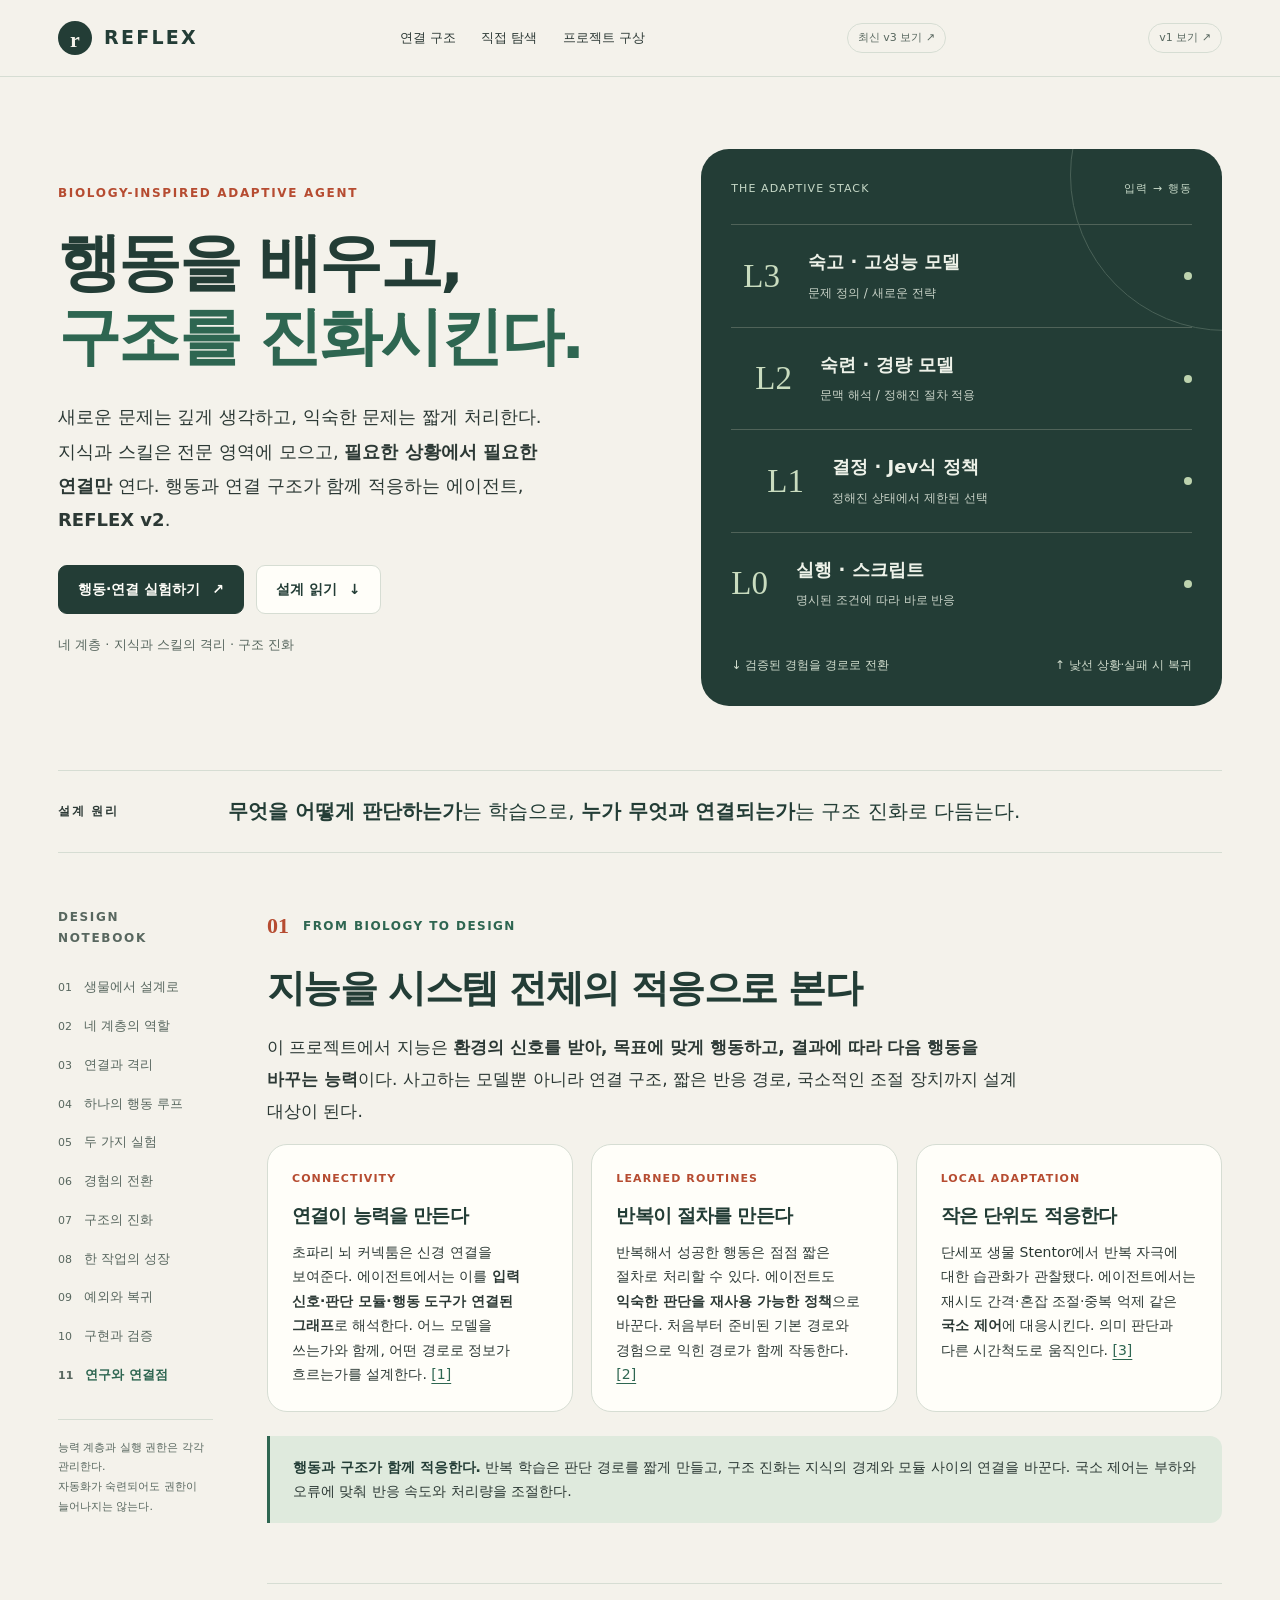
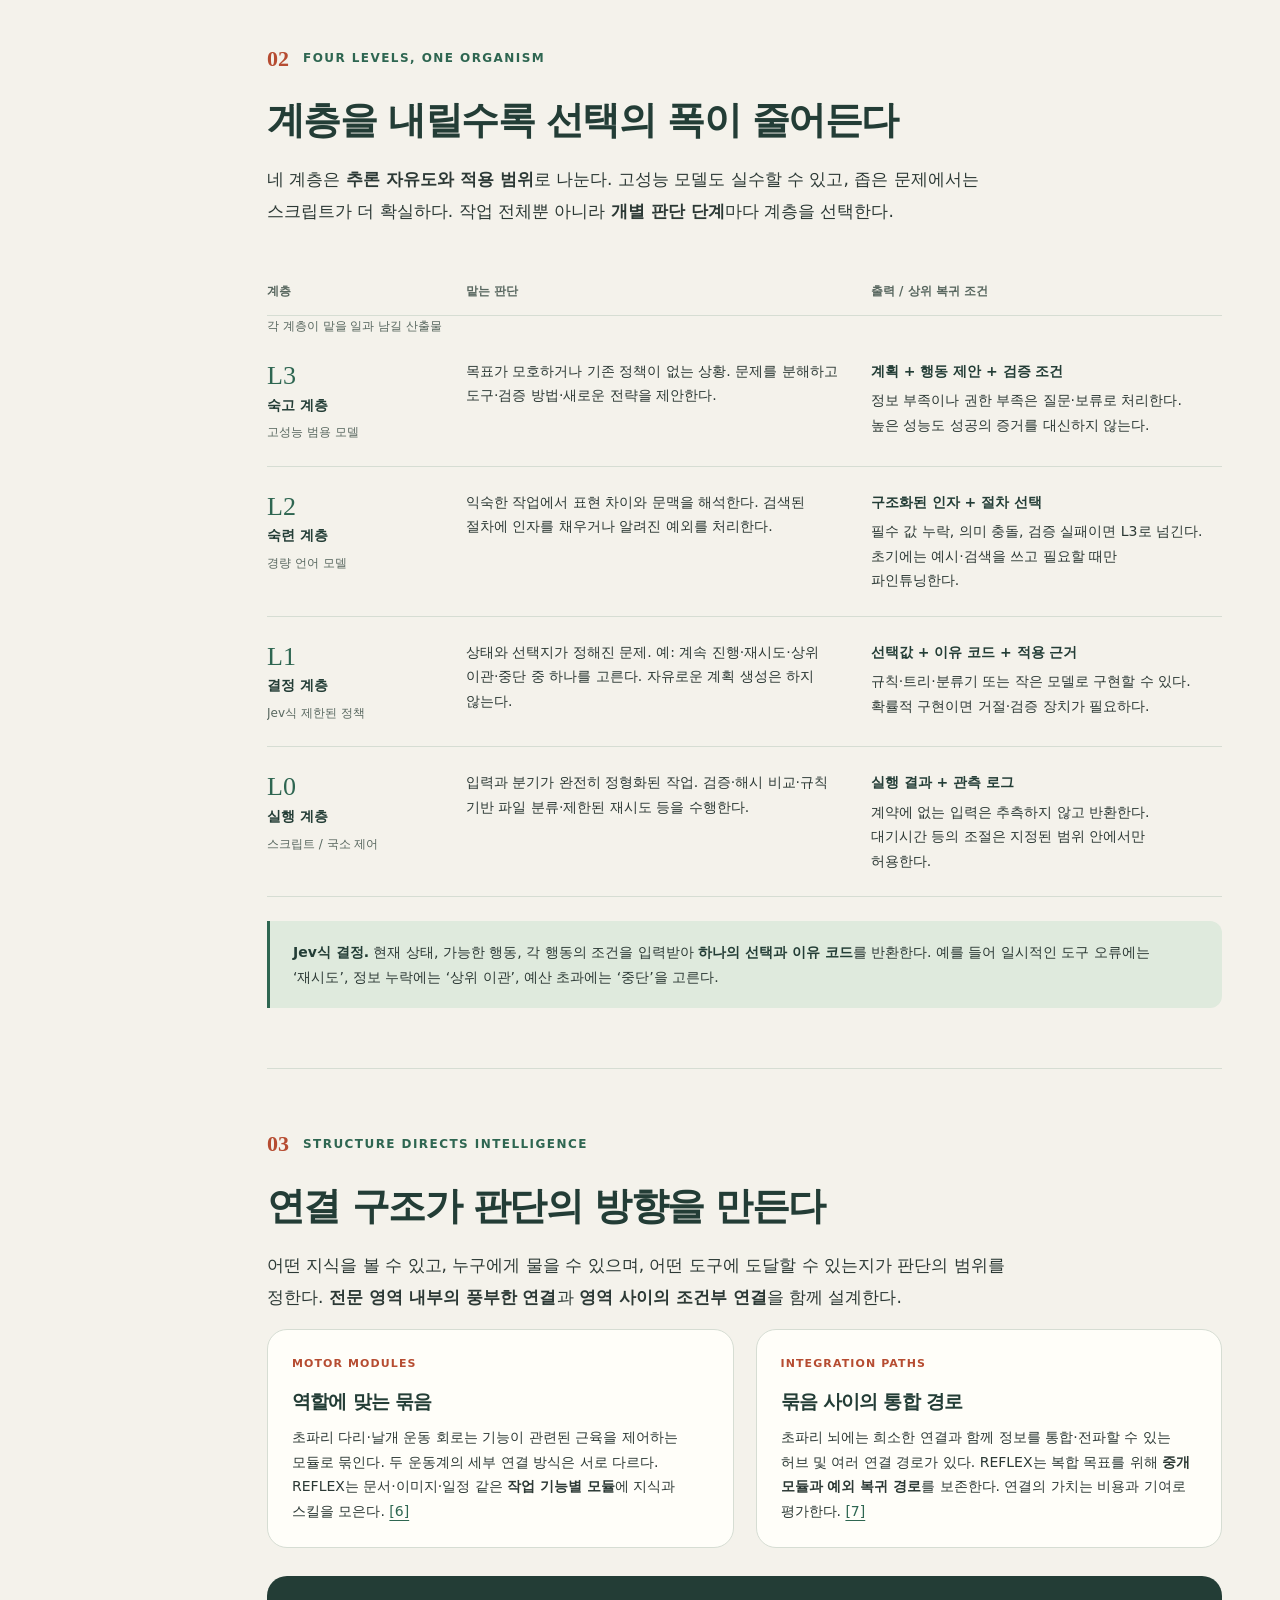
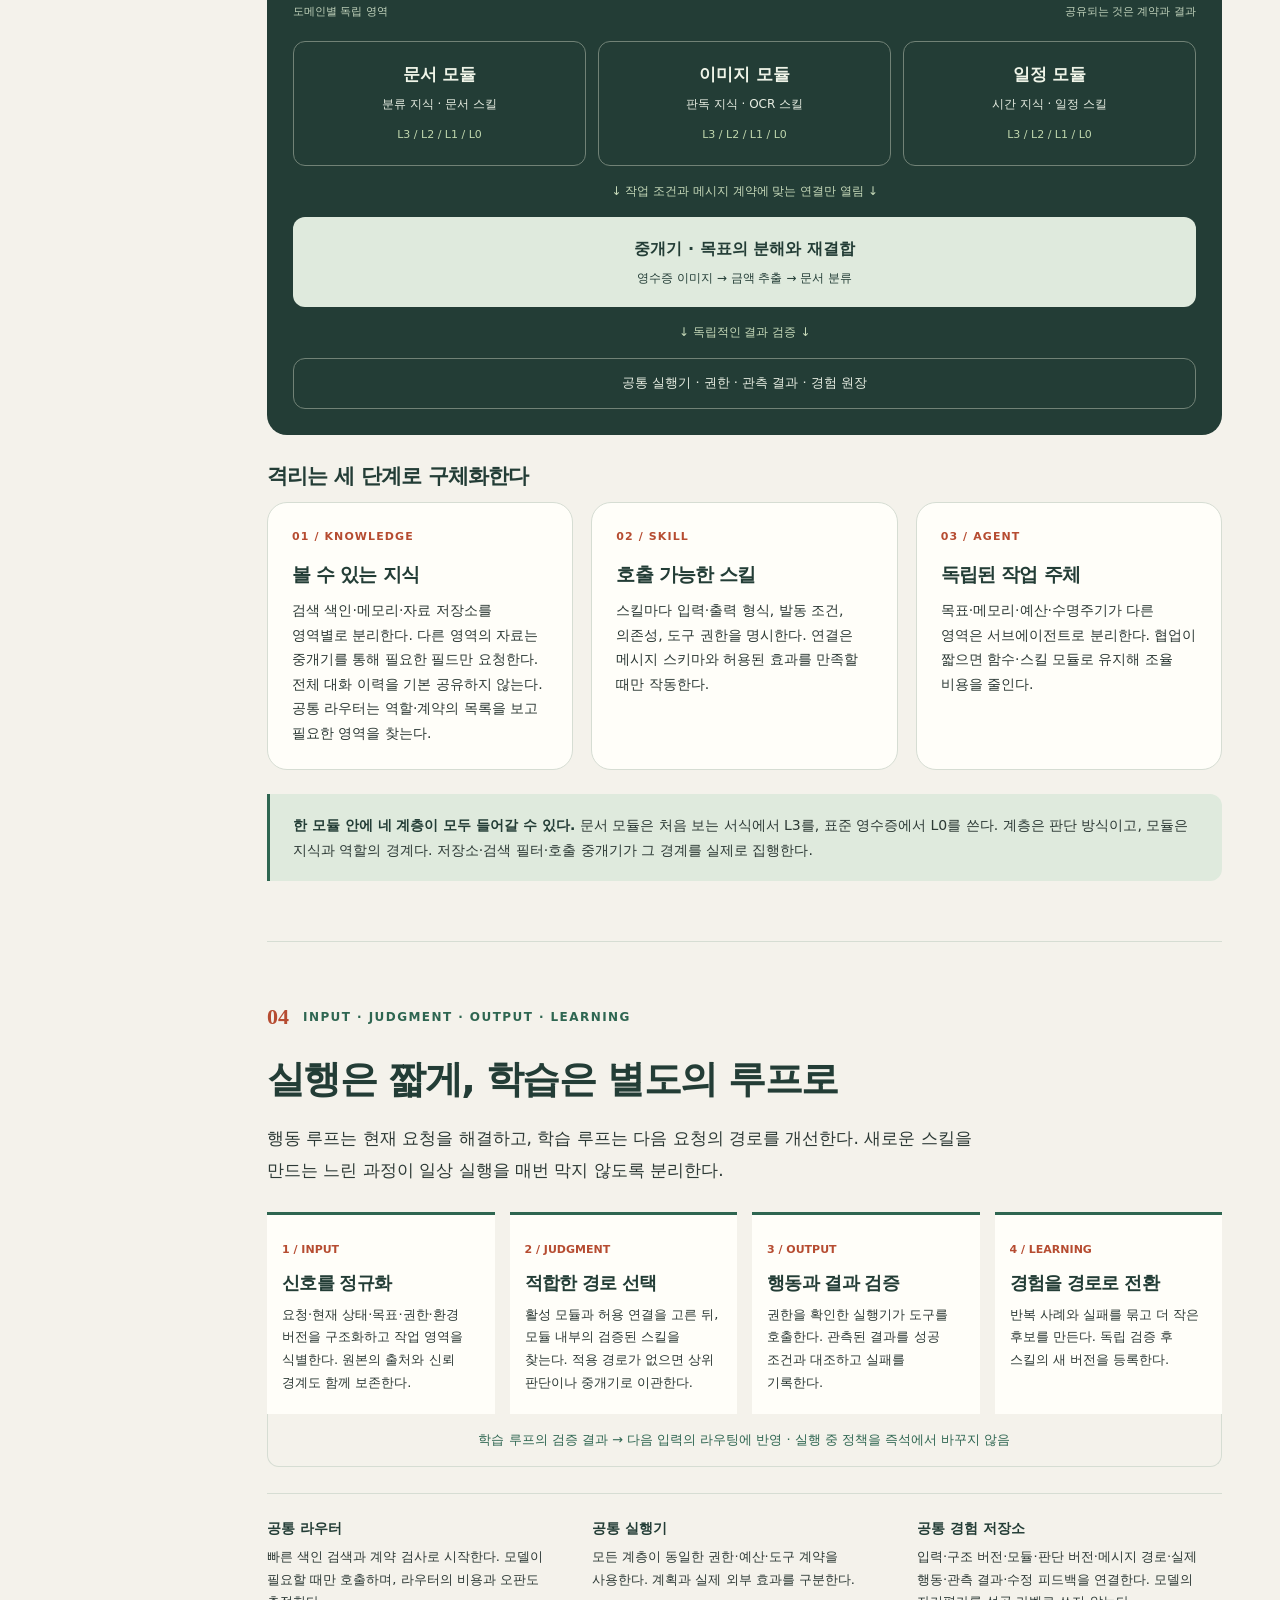
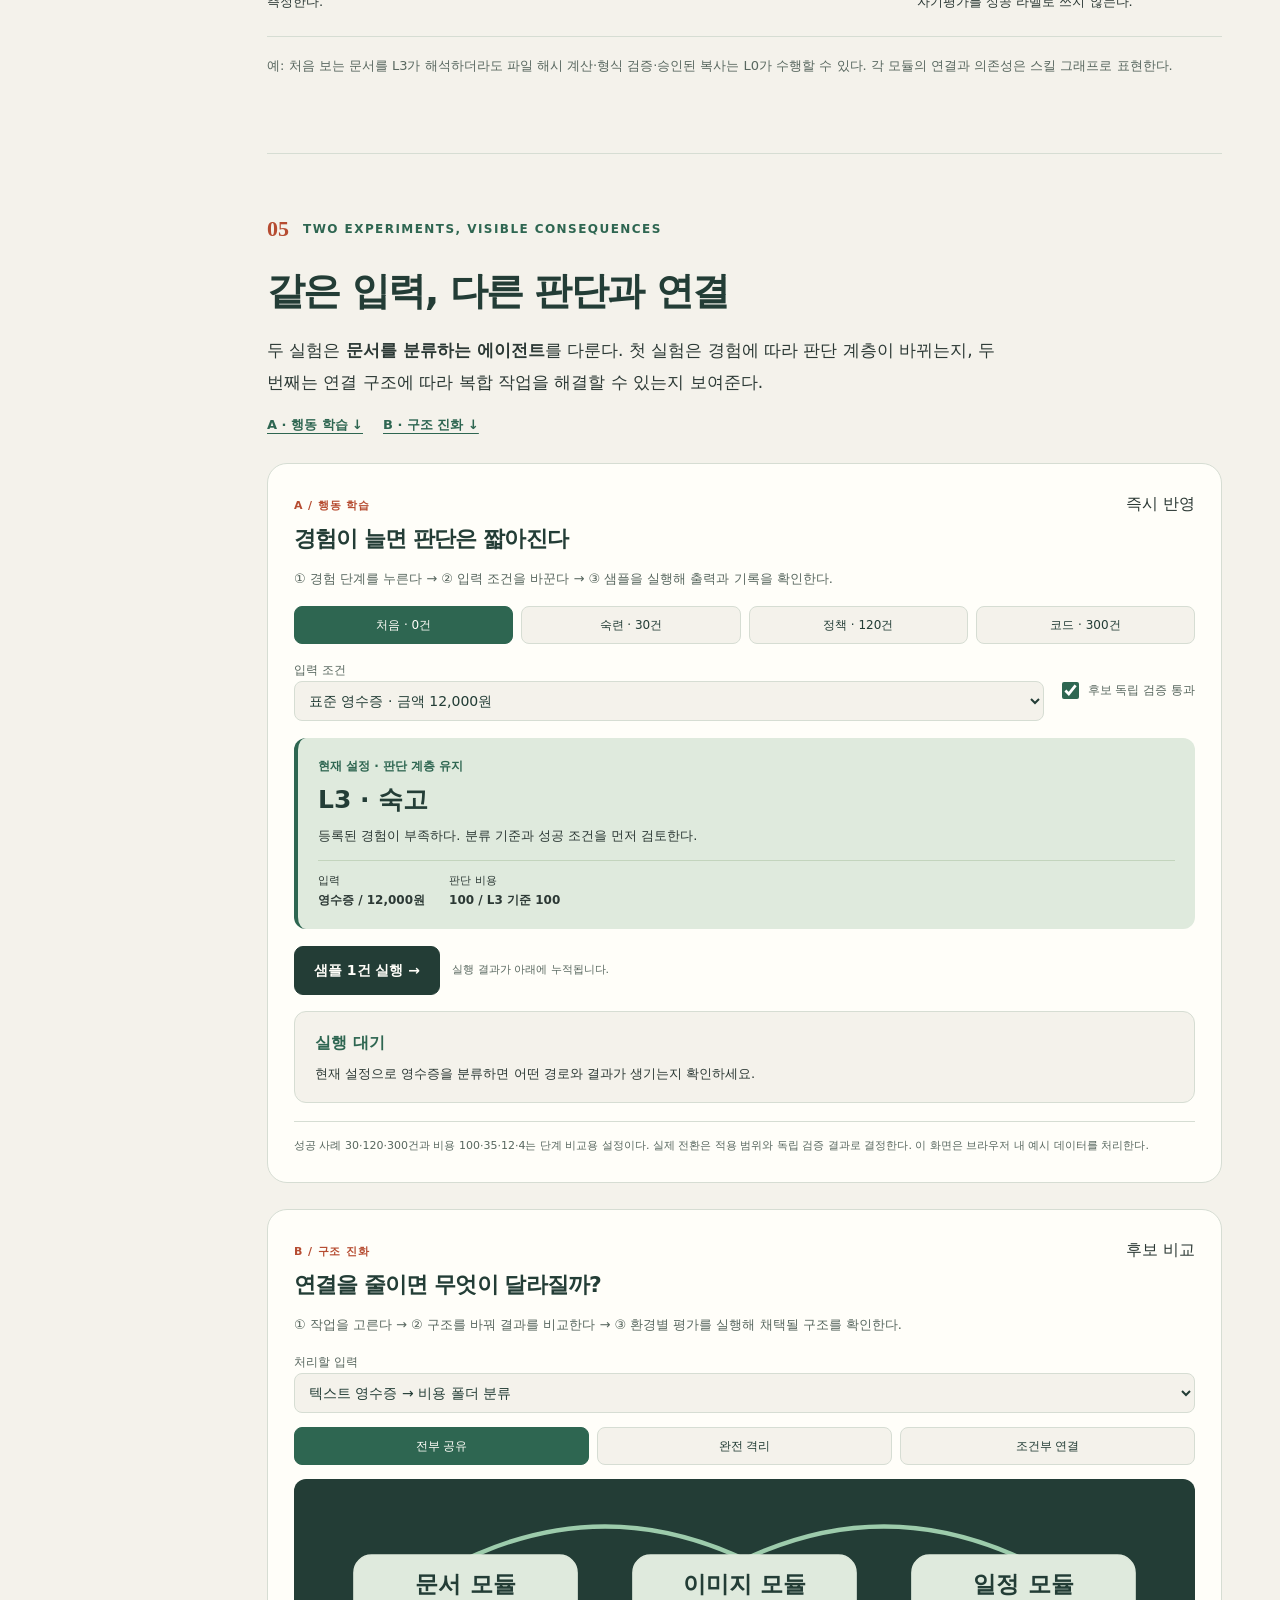
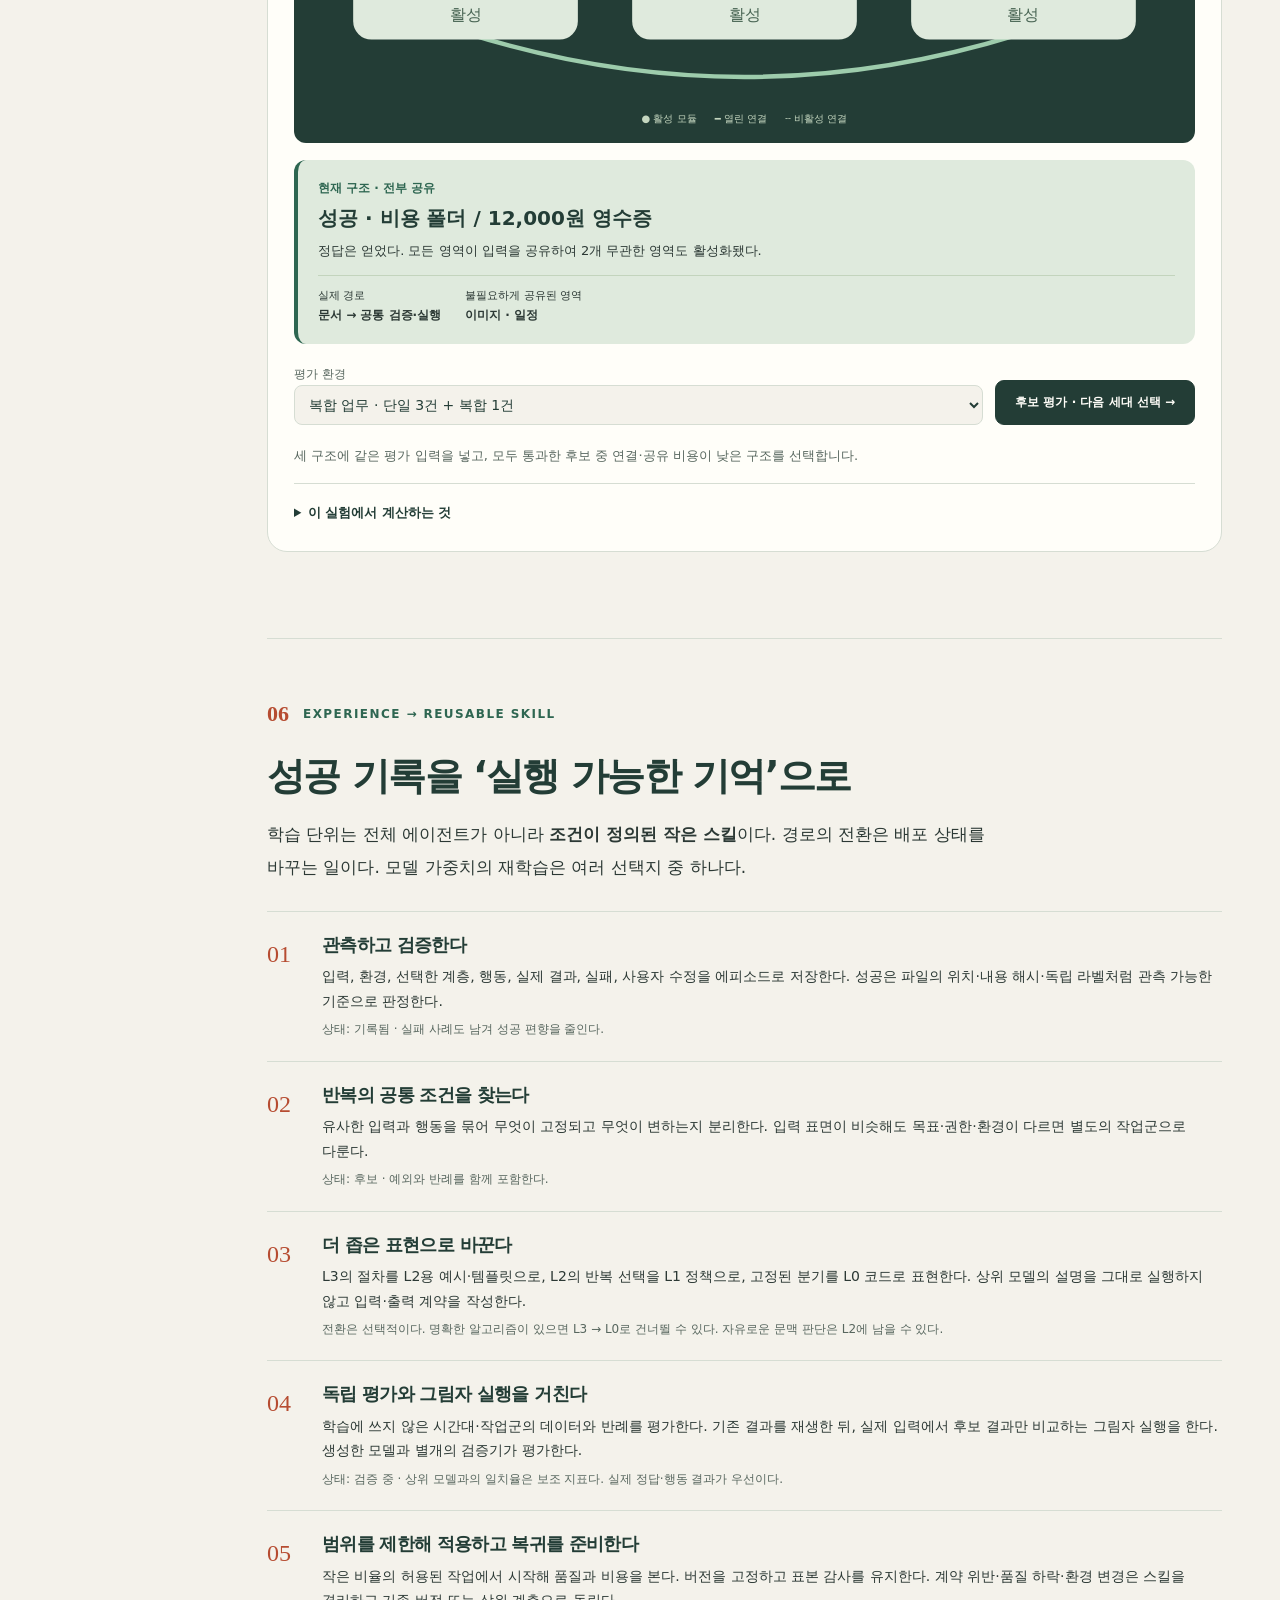
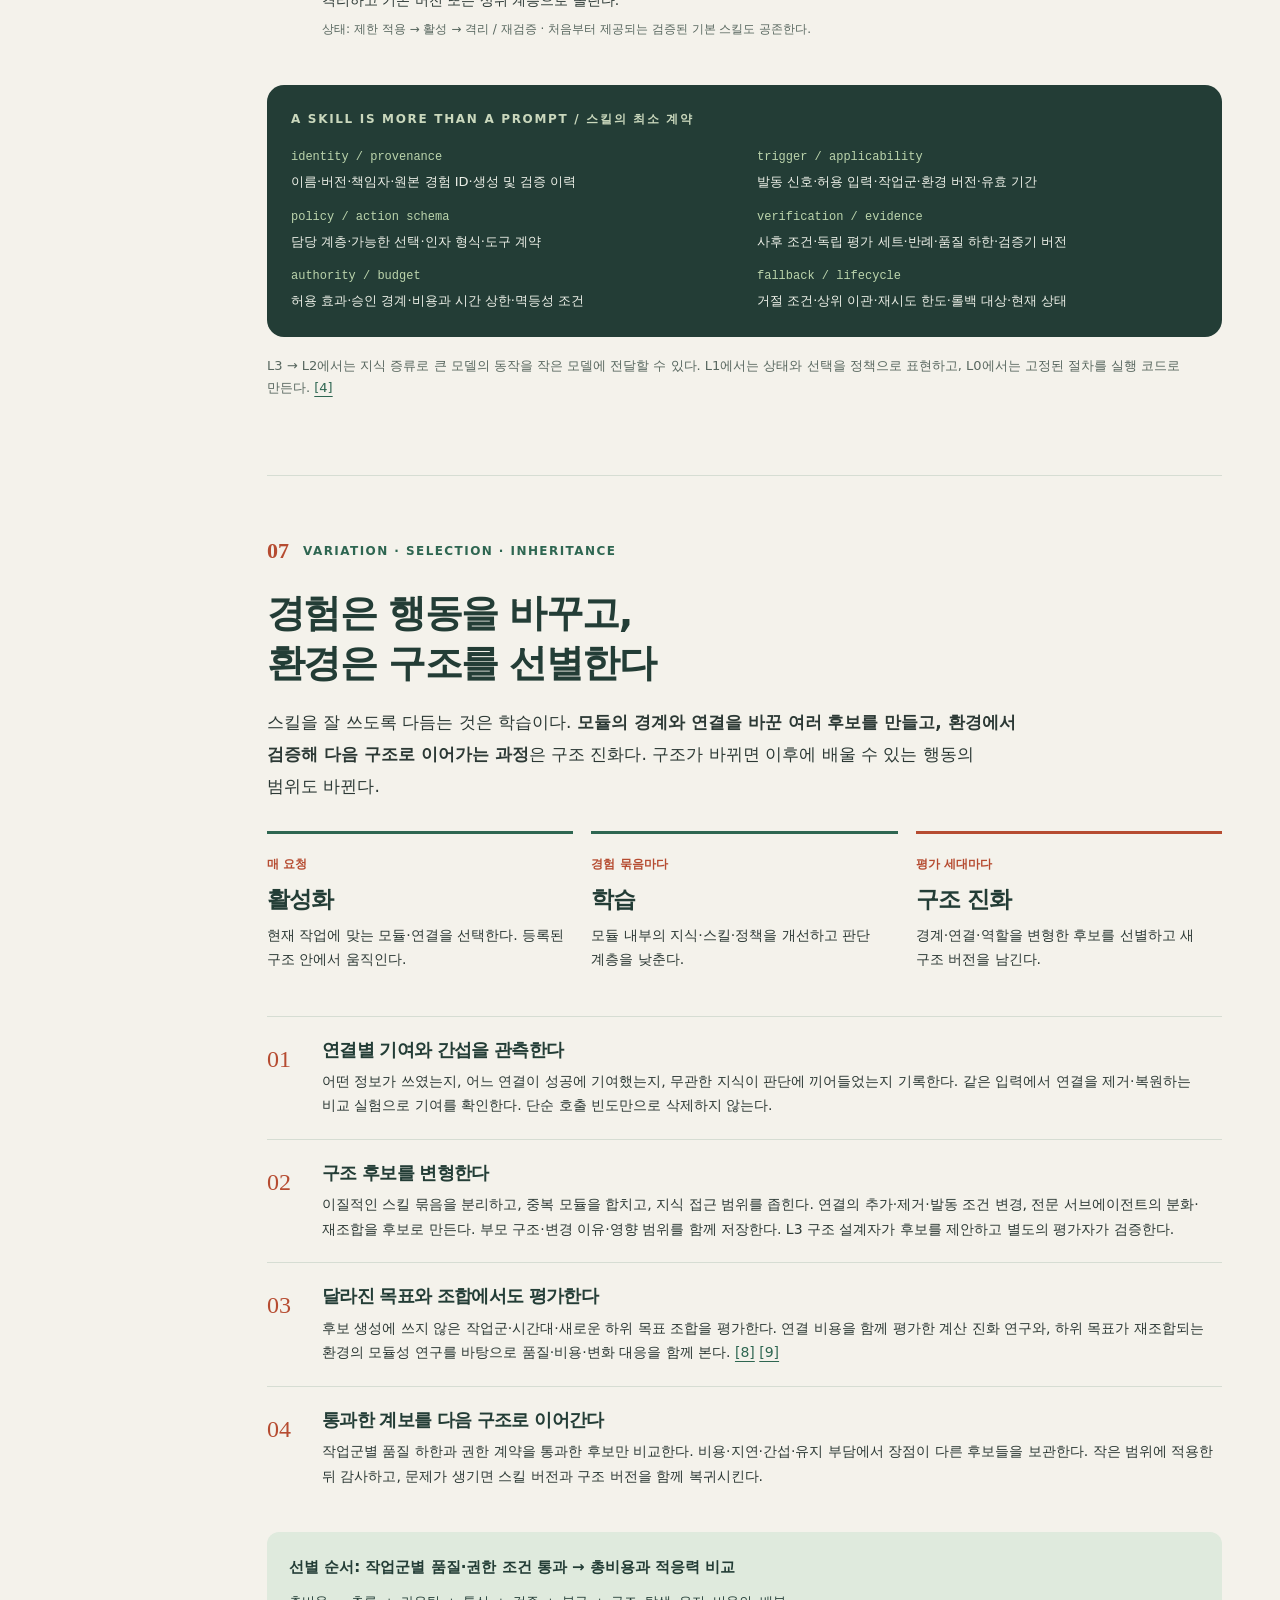
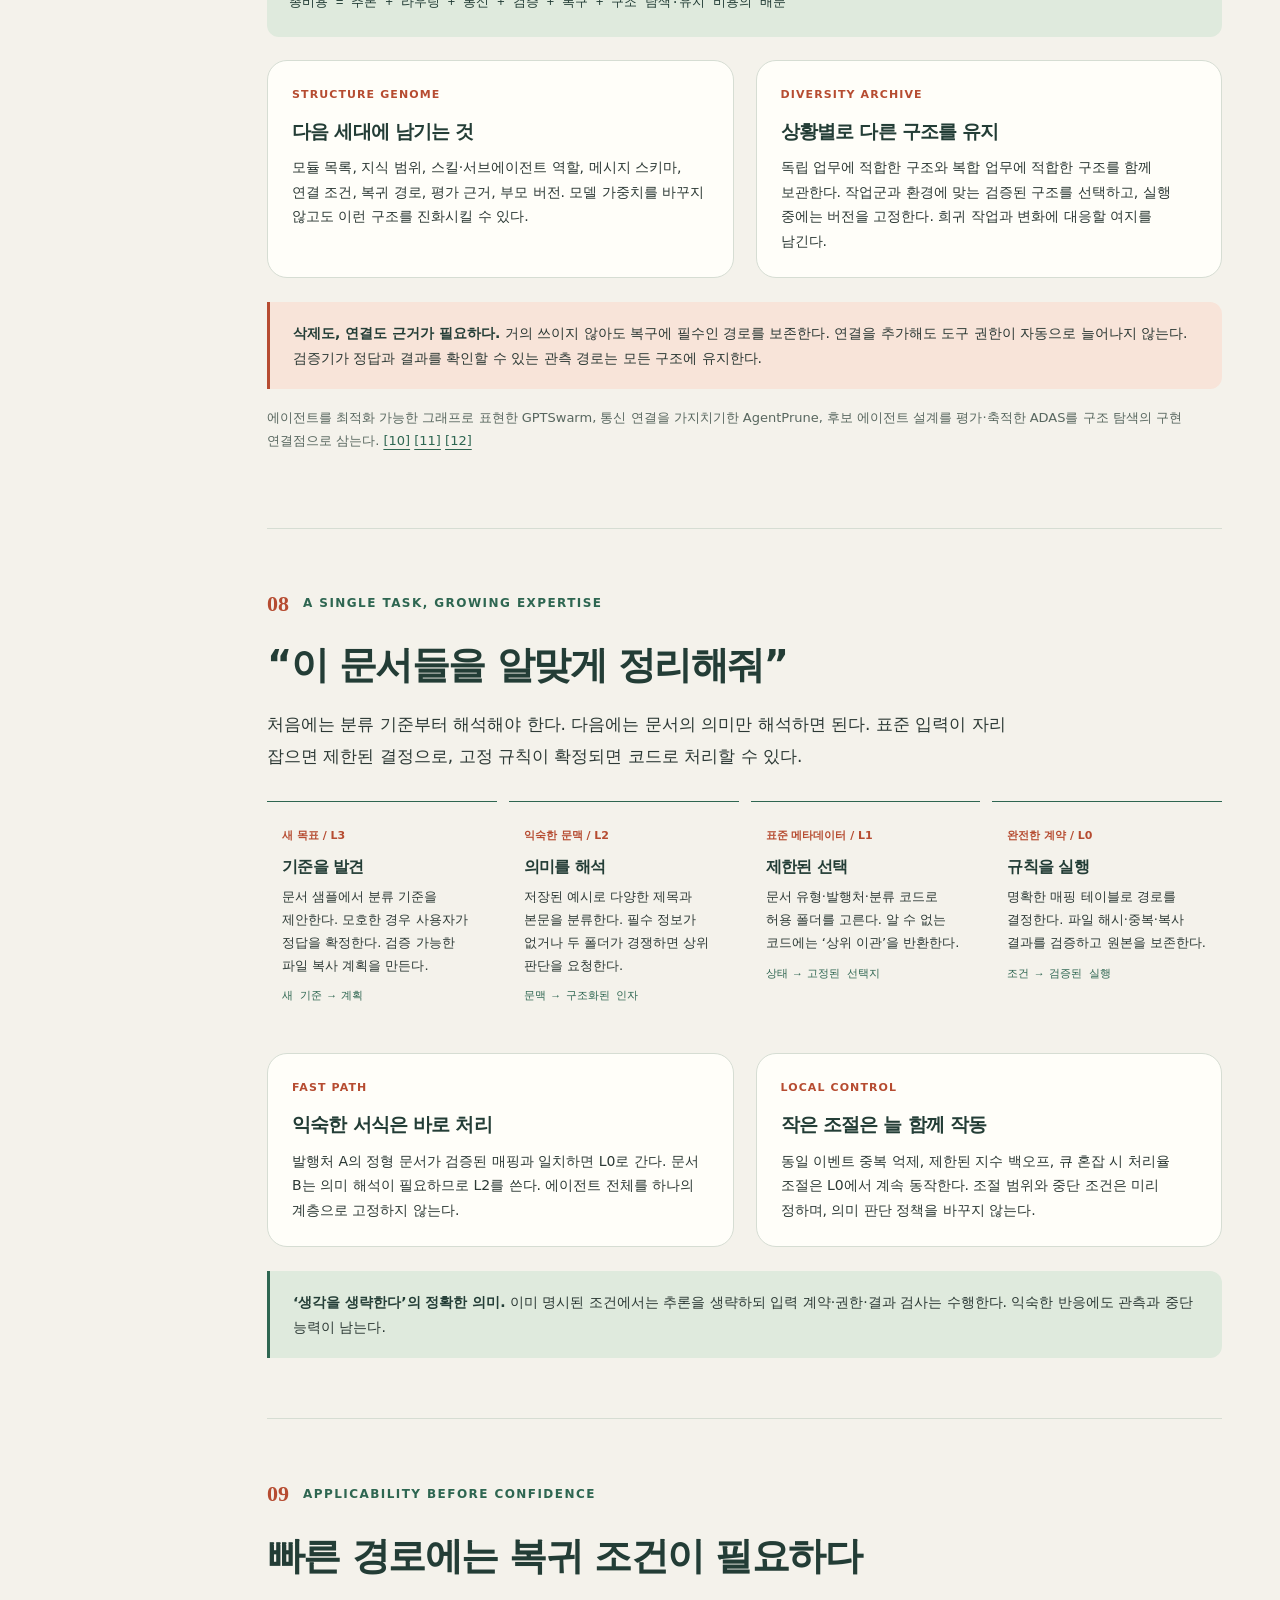
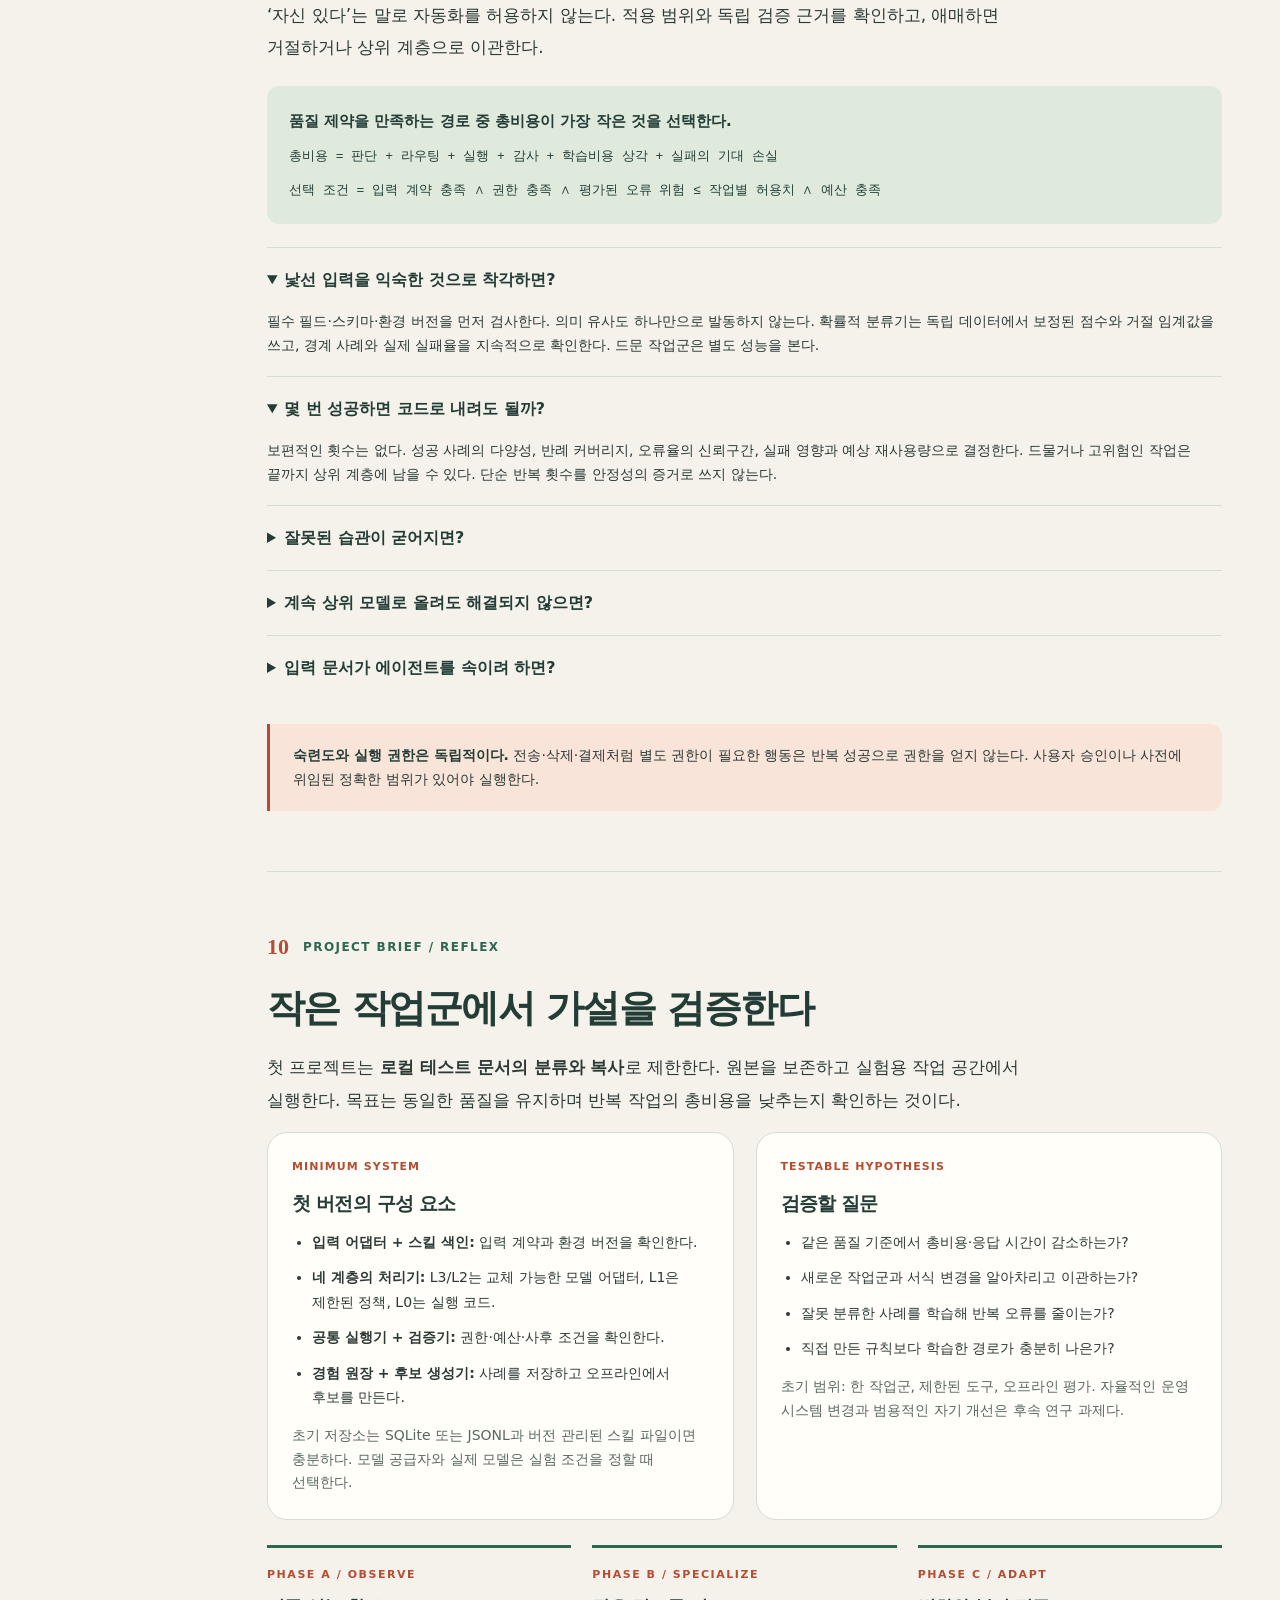
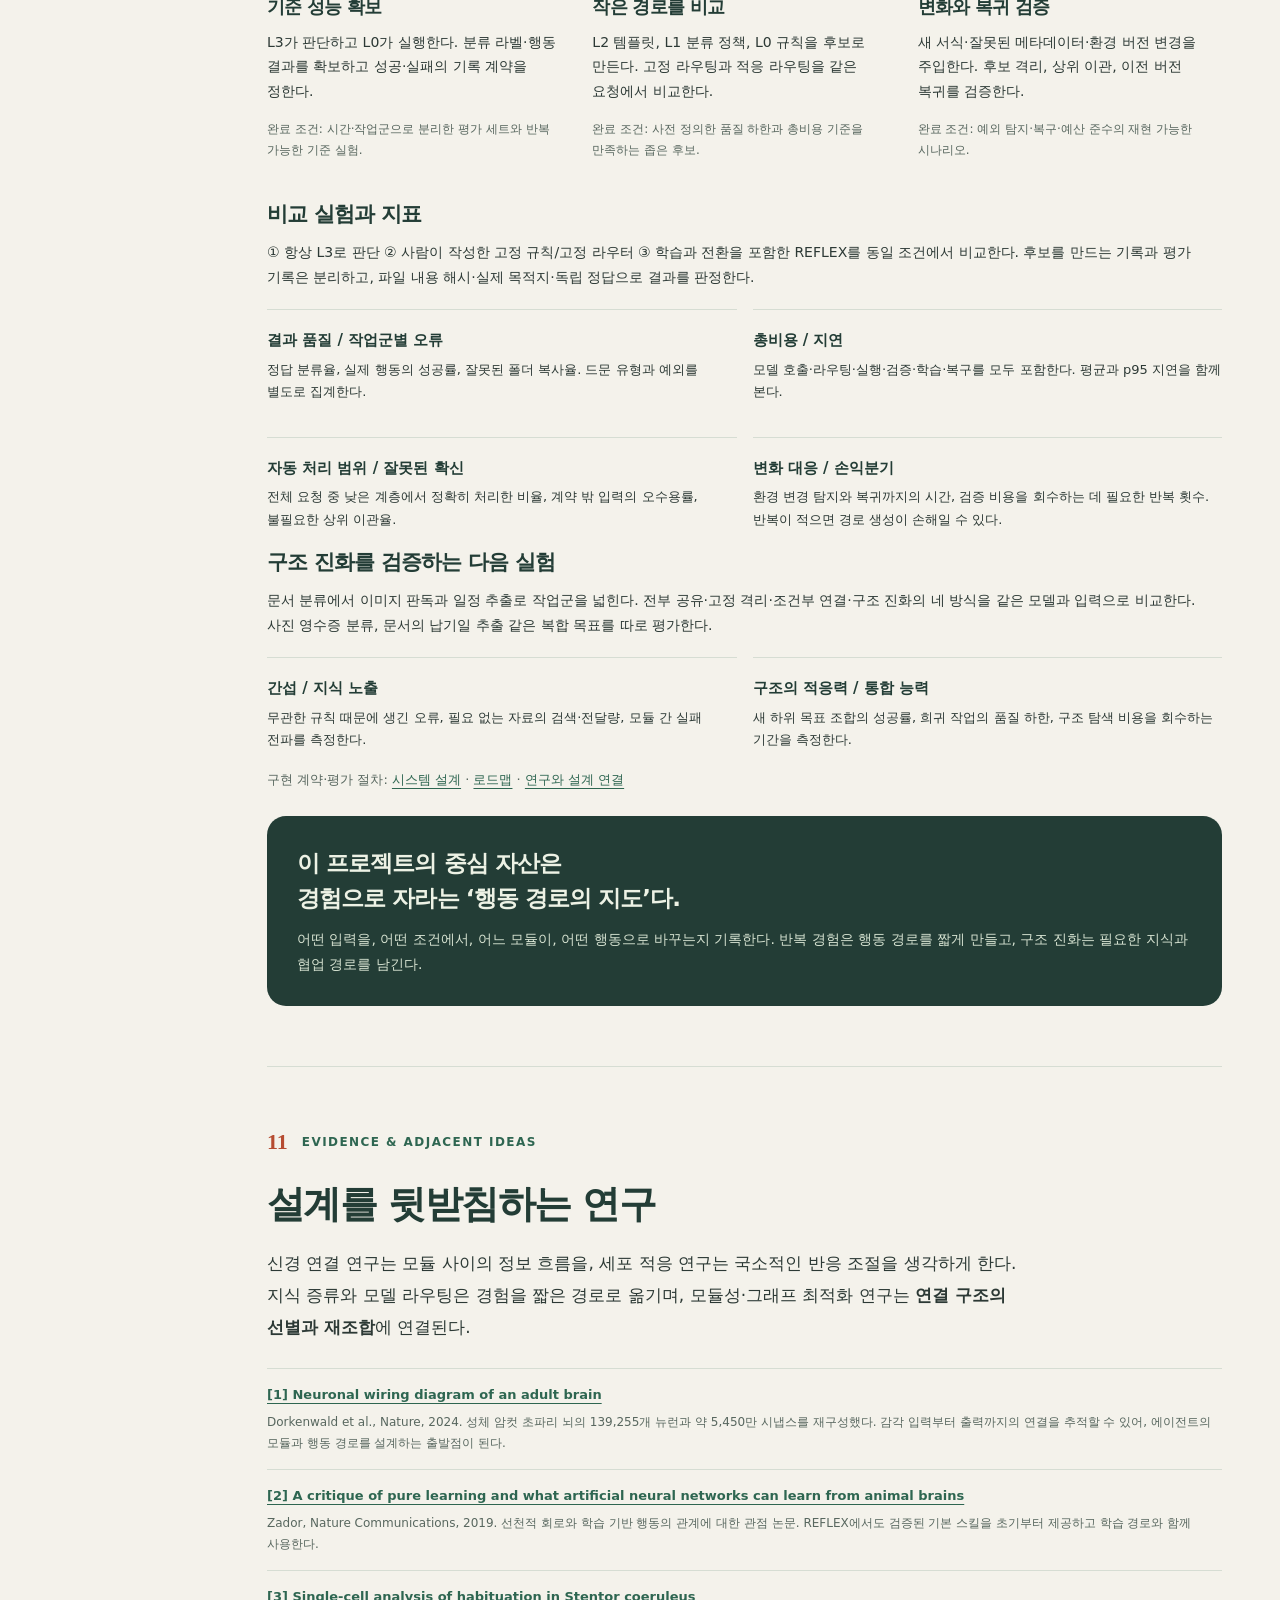
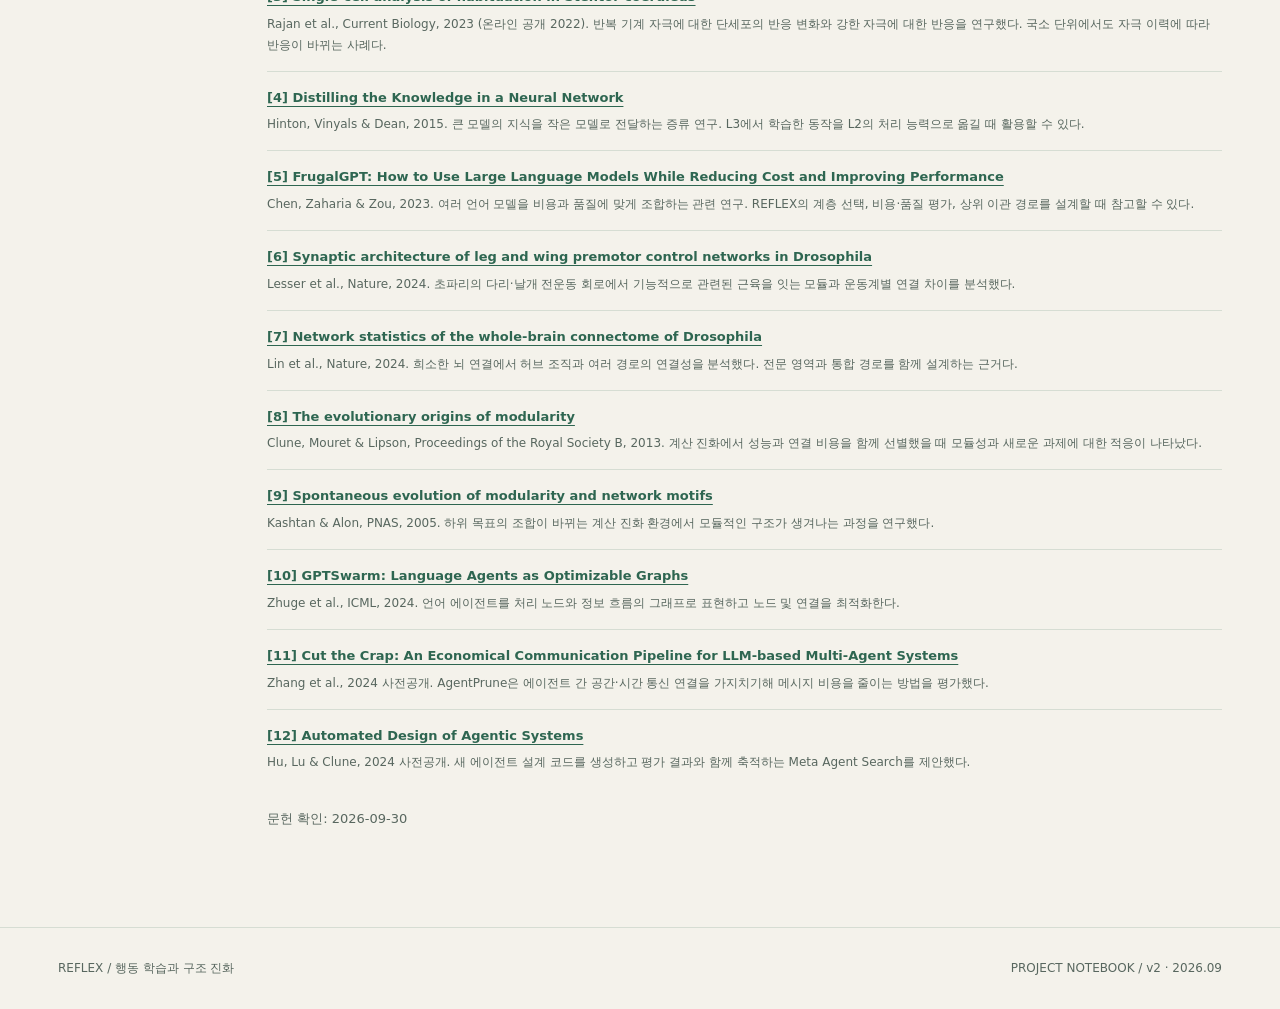
==== commit 0b8ca6f2: "Add REFLEX v3 concept page with motion graphics and point root to v3 Co-Authored-By: Claude Opus 5.5" ====
--- a/versions/v2/index.html
+++ b/versions/v2/index.html
@@ -13,7 +13,7 @@
     <div class="wrap">
       <a class="brand" href="#top"><span class="brand-mark" aria-hidden="true">r</span>REFLEX</a>
       <nav class="toplinks" aria-label="주요 이동"><a href="#topology">연결 구조</a><a href="#demo">직접 탐색</a><a href="#build">프로젝트 구상</a></nav>
-      <a class="version" href="../v1/index.html">v2 / v1 보기 ↗</a>
+      <a class="version" href="../v3/index.html">최신 v3 보기 ↗</a> <a class="version" href="../v1/index.html">v1 보기 ↗</a>
     </div>
   </header>
   <main id="top" class="wrap">
